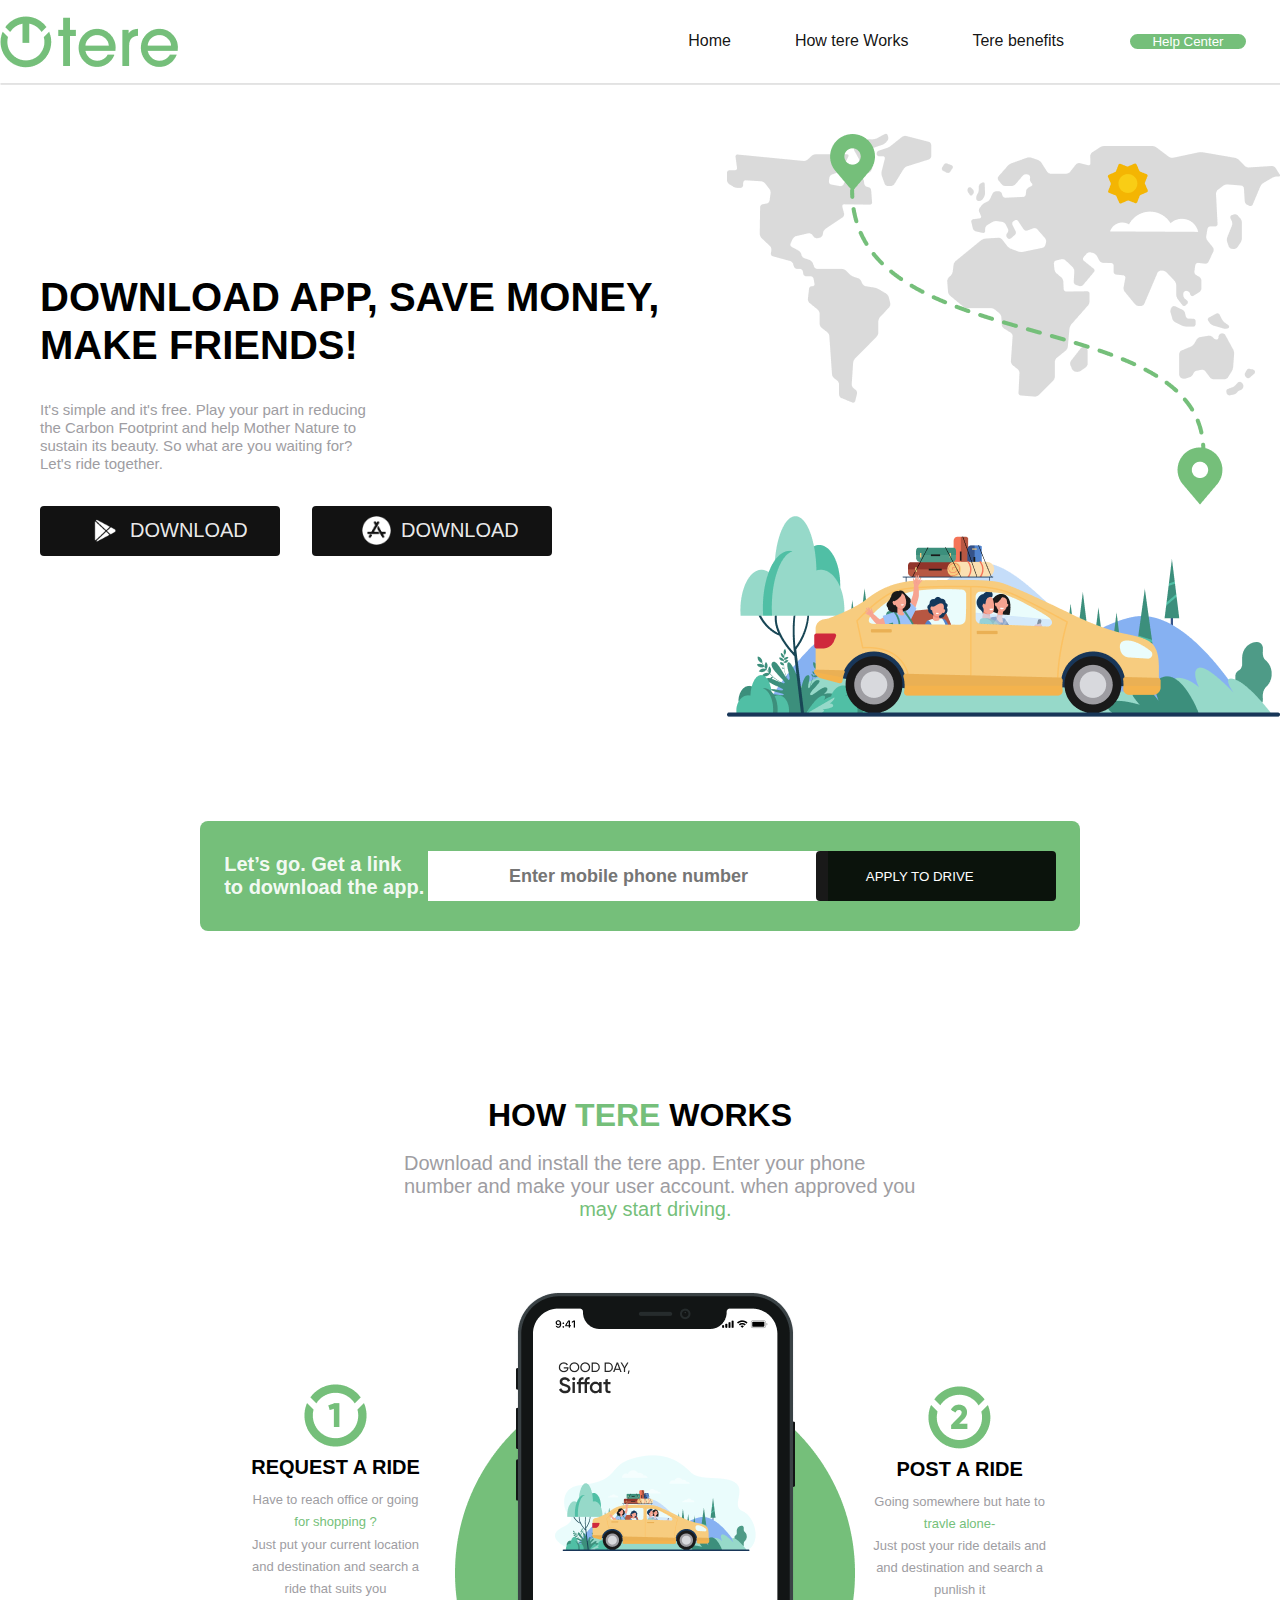
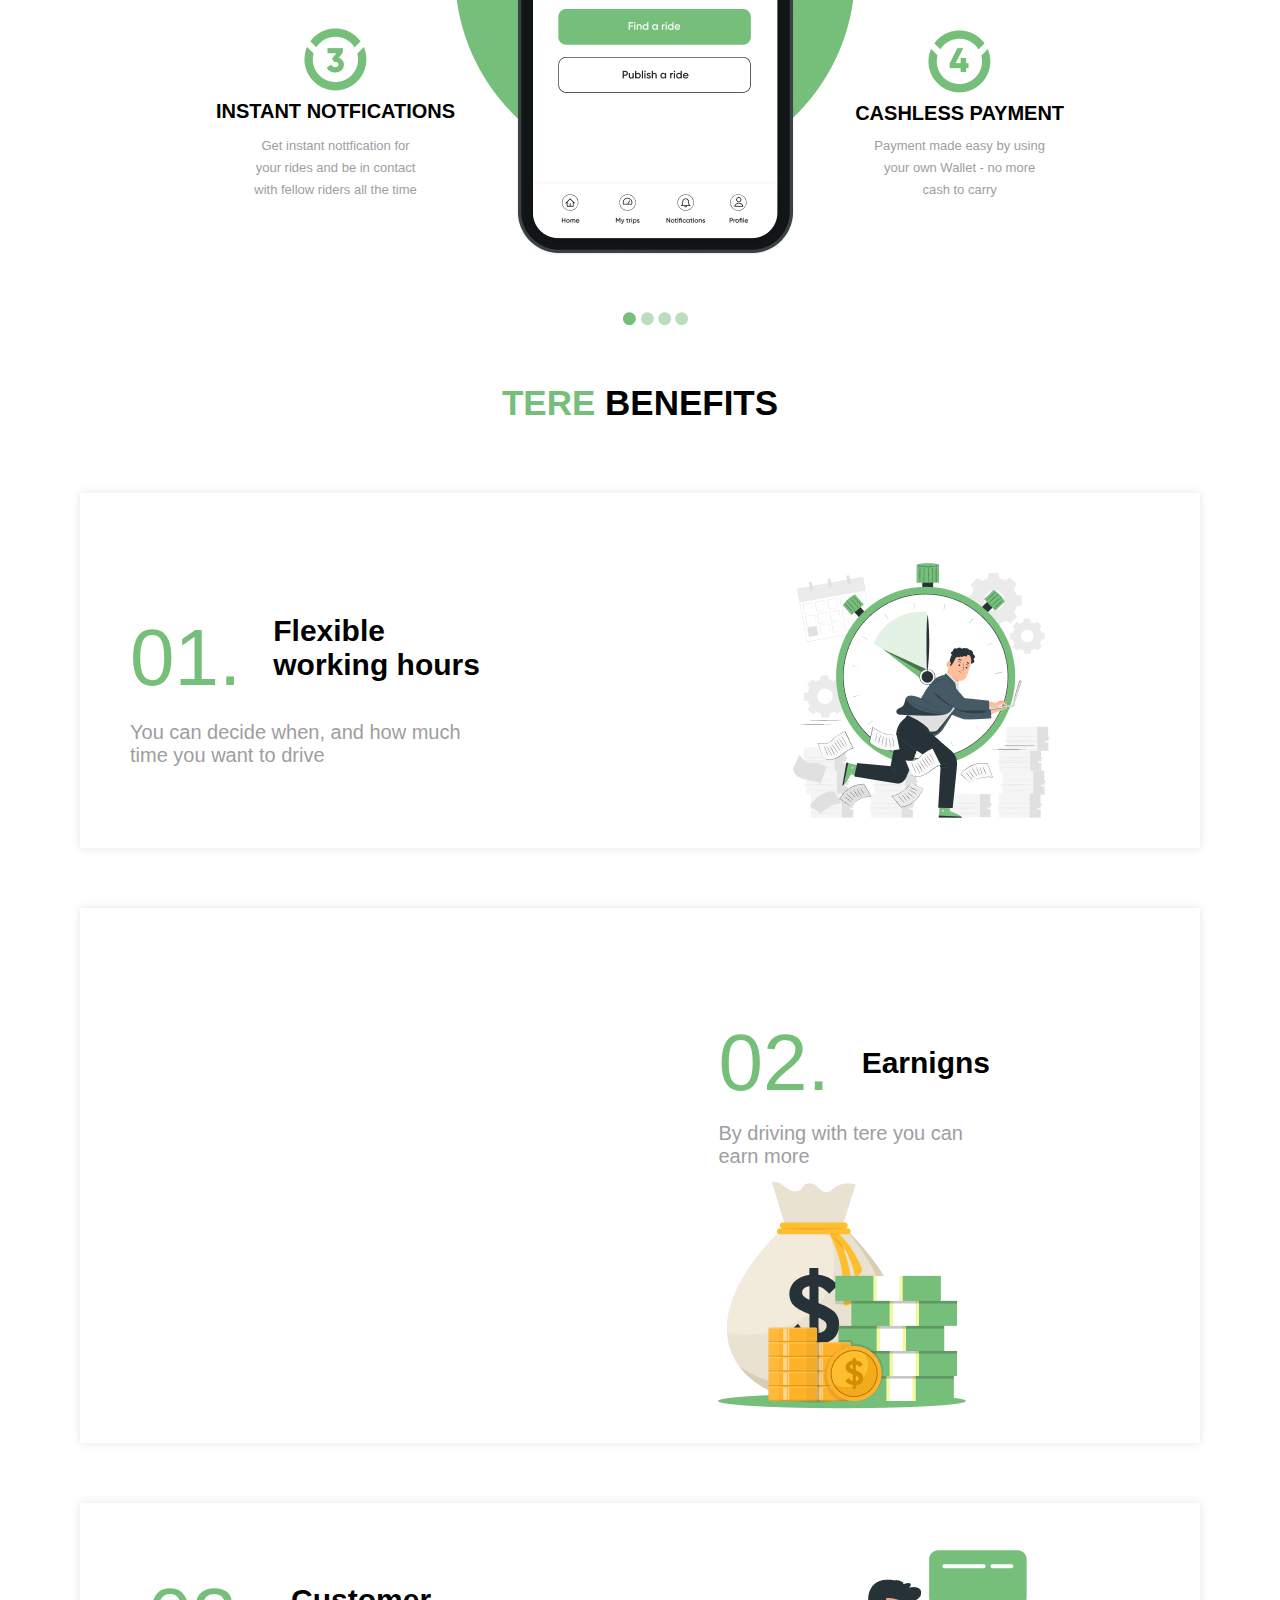
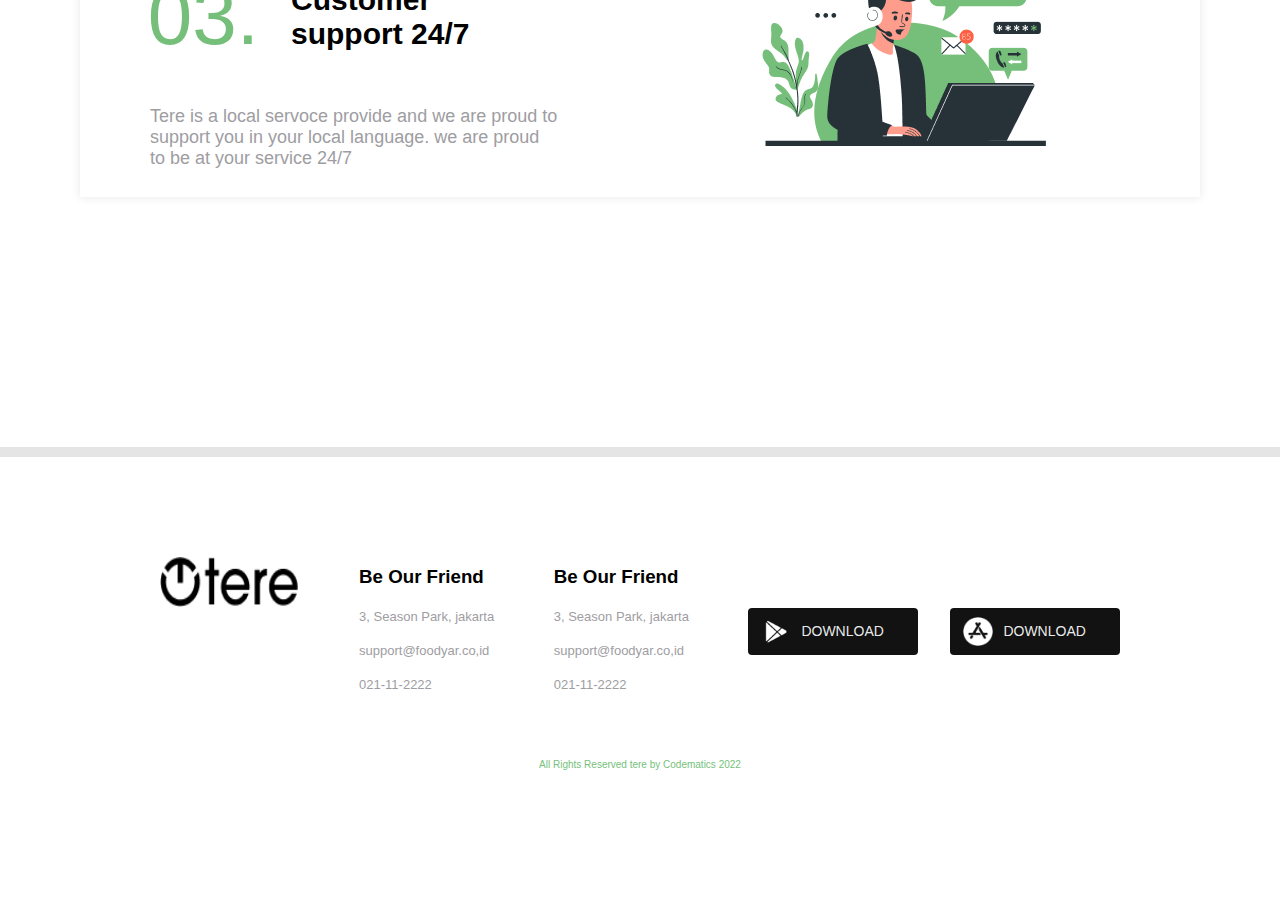
==== index.html @ 36a13fea "mobile responsiveness -2" ====
<!DOCTYPE html>
<html lang="en">
  <head>
    <meta charset="UTF-8" />
    <meta http-equiv="X-UA-Compatible" content="IE=edge" />
    <meta name="viewport" content="width=device-width, initial-scale=1.0" />
    <link rel="stylesheet" href="main.css" />
    <title>OTERE</title>
  </head>
  <body>
    <nav class="nav-container">
      <img src="/images/Otere.png" alt="OTERE" class="otero-image" />
      <a href="#" class="toggle-button">
        <span class="bar"></span>
        <span class="bar"></span>
        <span class="bar"></span>
      </a>
      <nav class="navbar-links">
        <ul id="mobile-menu">
          <li><a href="#" class="responsive-tg">Home</a></li>
          <li><a href="#" class="responsive-tg">How tere Works</a></li>
          <li><a href="#" class="responsive-tg">Tere benefits</a></li>
          <li>
            <a href="#"><button class="btn">Help Center</button></a>
          </li>
        </ul>
      </nav>
    </nav>

    <section class="container">
      <div class="col-1">
        <b>DOWNLOAD APP, SAVE MONEY, MAKE FRIENDS!</b>
        <p>
          It's simple and it's free. Play your part in reducing<br />the Carbon
          Footprint and help Mother Nature to<br />
          sustain its beauty. So what are you waiting for?<br />
          Let's ride together.
        </p>
        <div class="button-container">
          <button class="btn-box">
            <img
              src="/images/bxl_play-store.png"
              width="30px"
              height="29px"
            /><span class="txt-box" style="font-size: 20px">DOWNLOAD</span>
          </button>
          <button class="btn-box">
            <img src="/images/Group 3721.png" width="30px" height="29px" /><span
              class="txt-box"
              style="font-size: 20px"
              >DOWNLOAD</span
            >
          </button>
        </div>
      </div>
      <div class="col-2">
        <img src="/images/Car.png" alt="" class="rom-img" />
      </div>
    </section>
    <section class="main-input__bar">
      <div class="rec-container">
        <h5>
          Let’s go. Get a link<br />
          to download the app.
        </h5>
        <form action="/">
          <input type="text" id="txt" placeholder="Enter mobile phone number" />
        </form>
        <button class="btn-box cta-btn" style="margin-left: -2%; height: 50px">
          APPLY TO DRIVE
        </button>
      </div>
    </section>
    <section class="col-main">
      <nav>
        <h2>HOW <span>TERE</span> WORKS</h2>
        <p class="col--center_txt">
          Download and install the tere app. Enter your phone<br />
          number and make your user account. when approved you<br />
          <span style="margin-left: 20%">may start driving.</span>
        </p>
      </nav>
      <div class="container-square__txt">
        <div class="txt-container">
          <div class="txt-1">
            <img src="/images/1 .png" />

            <p class="txt-p">REQUEST A RIDE</p>
            <p class="txt-p__1">
              Have to reach office or going<br /><span>for shopping ?</span
              ><br />
              Just put your current location<br />and destination and search
              a<br />
              ride that suits you
            </p>
          </div>
          <div class="txt-1">
            <img src="images/3.png" />
            <p class="txt-p">INSTANT NOTFICATIONS</p>
            <p class="txt-p__1">
              Get instant nottfication for<br />
              your rides and be in contact<br />
              with fellow riders all the time
            </p>
          </div>
        </div>
        <img src="/images/Phone.png" />
        <div class="txt-container">
          <div class="txt-1">
            <img src="images/2.png" alt="" />
            <p class="txt-p">POST A RIDE</p>
            <p class="txt-p__1">
              Going somewhere but hate to<br /><span>travle alone-</span><br />
              Just post your ride details and<br />and destination and search
              a<br />
              punlish it
            </p>
          </div>
          <div class="txt-1">
            <img src="images/4.png" />
            <p class="txt-p">CASHLESS PAYMENT</p>
            <p class="txt-p__1">
              Payment made easy by using<br />
              your own Wallet - no more<br />
              cash to carry
            </p>
          </div>
        </div>
      </div>
    </section>
    <section class="row-img">
      <h2><span>TERE</span> BENEFITS</h2>
      <div class="col-10">
        <div class="row-01">
          <div class="row-02">
            <span style="font-size: 80px">01.</span>
            <p class="row-o2__p">Flexible<br />working hours</p>
          </div>

          <p class="row-05">
            You can decide when, and how much<br />
            time you want to drive
          </p>
        </div>
        <img src="/images/worker-time .png" />
      </div>
    </section>
    <section class="row-img">
      <div class="col-101">
        <div class="row-01">
          <div class="row-02">
            <span style="font-size: 80px">02.</span>
            <p class="row-o2__p" style="margin-top: 40px">Earnigns</p>
          </div>
          <!-- <div class="responsive-col"> -->
          <p class="row-05">
            By driving with tere you can<br />
            earn more
          </p>
          <img src="/images/Cash 1.png" />
        </div>
      </div>
    </section>
    <section class="row-img">
      <div class="col-10">
        <div class="row-01">
          <div class="row-020">
            <span style="font-size: 80px">03.</span>
            <p class="row-o2__p">Customer<br />support 24/7</p>
          </div>
          <p class="row-050">
            Tere is a local servoce provide and we are proud to<br />
            support you in your local language. we are proud <br />
            to be at your service 24/7
          </p>
        </div>
        <img src="/images/Worker 2.png" />
      </div>
    </section>
    <section class="end-row">
      <img src="/images/Otere 1.png" width="140px" height="50px" />
      <div class="spaced--txt">
        <h3>Be Our Friend</h3>
        <p>3, Season Park, jakarta</p>
        <p>support@foodyar.co,id</p>
        <p>021-11-2222</p>
      </div>
      <div class="spaced--txt">
        <h3>Be Our Friend</h3>
        <p>3, Season Park, jakarta</p>
        <p>support@foodyar.co,id</p>
        <p>021-11-2222</p>
      </div>
      <div class="button-container">
        <button class="btn-box-1">
          <img
            src="/images/bxl_play-store.png"
            width="30px"
            height="29px"
          /><span class="txt-box" style="font-size: 14px">DOWNLOAD</span>
        </button>
        <button class="btn-box-1">
          <img src="/images/Group 3721.png" width="30px" height="29px" /><span
            class="txt-box"
            style="font-size: 14px"
            >DOWNLOAD</span
          >
        </button>
      </div>
      <div class="centered-text">
        <p>All Rights Reserved tere by Codematics 2022</p>
      </div>
    </section>
  </body>
  <link src href="" />
</html>
---- main.css ----
* {
  margin: 0;
  padding: 0;
  font-family: sans-serif;
  background-color: #ffffff;
  box-sizing: border-box;
}

:root {
  --color--primary: #75bf7a;
  --color--secondary: #000000;
  --color--extra: #9e9da2;
  --color--sin: #ffffffed;
}

.nav-container {
  display: flex;
  justify-content: space-between;
  align-items: center;
  box-shadow: 0.5px 2px rgb(0 0 0 / 10%), 0 0.1px 1px rgb(0 0 0 / 6%),
    0 0 1px rgb(0 0 0 / 7%);
}

.navbar-links ul {
  margin: 0;
  padding: 0;
  display: flex;
}

.navbar-links li {
  list-style: none;
}
.navbar-links li a {
  text-decoration: none;
  color: #000000ed;
  padding: 2rem;
  display: block;
}
.navbar-links ul li a:hover {
  color: var(--color--primary);
}
.btn {
  border: 2px solid;
  background-color: #75bf7a;
  text-align: center;
  color: #ffffff;
  width: 120px;
  /* height: 40px; */
  border-radius: 10px;
  cursor: pointer;
}
.toggle-button {
  position: absolute;
  top: 0.75rem;
  right: 1rem;
  display: none;
  flex-direction: column;
  justify-content: space-between;
  width: 30px;
  height: 21px;
}

.toggle-button .bar {
  height: 3px;
  width: 100%;
  background-color: #000000ed;
  border-radius: 10px;
}

.container {
  display: flex;
  justify-content: space-between;
  margin-top: 50px;
  max-width: 100%;
  margin-left: auto;
  margin-right: auto;
}

.col-1 {
  flex: 1;
  padding: 40px;
  margin-top: 100px;
  line-height: 1.2;
}

.col-1 b {
  font-size: 40px;
  font-weight: bolder;
  color: var(--color--secondary);
}

.col-1 p {
  font-size: 15px;
  color: var(--color--extra);
}
div > p {
  margin-bottom: 5%;
  margin-top: 5%;
}

.col-2 img {
  max-width: 100%;
  height: auto;
}

.button-container {
  display: flex;
  align-items: center;
  gap: 2rem;
  margin: 30px 0;
}

.btn-box {
  display: flex;
  align-items: center;
  padding: 5px 50px;
  width: 240px;
  height: 50px;
  background-color: #000000ed;
  border: none;
  border-radius: 4px;
  color: #ffffffed;
  cursor: pointer;
  transition: 0.5s;
}
.btn-box:hover {
  background-color: var(--color--primary);
  transition-duration: 10ms;
}
.btn-box img {
  display: block;
  width: 30px;
  height: 29px;
}
.btn-box .txt-box {
  background: transparent;
  color: #ffffffed;
  padding-left: 10px;
}

.btn-box > img {
  background-color: transparent;
}
.main-input__bar {
  width: 100%;
}
.rec-container {
  display: flex;
  justify-content: space-evenly;
  align-items: center;
  padding: 30px 20px;
  margin: 100px 200px;
  background-color: #75bf7a;
  border-radius: 8px;
}
#txt {
  border: 1px solid #fff;
  width: 400px;
  text-align: center;
  float: left;
  font-size: 18px;
  font-weight: bolder;
}
input[type="text"] {
  height: 50px;
}
.cta-btn {
  background-color: hsla(120, 100%, 0%, 90%);
  color: #ffffff;
}
.cta-btn:hover {
  color: hsla(141, 34%, 53%, 0.4, 90%);
  color: #ffffff;
}
input:focus {
  outline: none;
}
.col-main {
  margin: 13% 0;
}
.col-main h2 {
  font-size: 2rem;
}
.col--center_txt {
  margin: 18px 0;
  padding-left: 20px;
}
.col--center_txt {
  margin-left: 30%;
  color: var(--color--extra);
  font-size: 20px;
  font-style: "Gilroy";
}

.container-square__txt {
  display: flex;
  align-items: center;
  justify-content: center;
  flex-wrap: wrap;
  margin-top: 70px;
}

.txt-container {
  display: flex;
  flex-direction: column;
  align-items: center;
}

.txt-1 {
  text-align: center;
  margin-bottom: 20px;
}
.txt-p {
  font-size: 20px;
  color: var(--color--secondary);
  font-weight: bolder;
  margin: 10px 0;
}
.txt-p__1 {
  font-size: 13px;
  line-height: 1.7;
}
.txt-1 img {
  margin-bottom: -5px;
}
div h5 {
  background: transparent;
  color: var(--color--sin);
  font-size: 20px;
}

section h2 {
  text-align: center;
}

section span {
  color: var(--color--primary);
  font-family: sans-serif;
}

.row-img {
  margin: 60px 80px;
  box-shadow: 0 0 9px rgba(0, 0, 0, 0.1);
  padding: 10px;
}

.row-img h2 {
  position: relative;
  top: -120px;
  font-size: 35px;
  font-weight: bolder;
}
.col-10 {
  display: flex;
  justify-content: space-between;
  margin: 10px 30px;
  padding: 10px 10px;
}

.row-01 {
  position: relative;
  top: 30px;
}

.row-05 {
  font-size: 20px;
  color: var(--color--extra);
}

.row-02 {
  display: flex;
  justify-content: center;
  align-items: center;
  gap: 2rem;
}
.row-02 span {
  margin-top: 19px;
}
.row-o2__p {
  font-size: 30px;
  color: var(--color--secondary);
  font-weight: 600;
  opacity: 1;
  margin: 20px 0;
}

.col-101 {
  display: flex;
  justify-content: space-between;
  flex-direction: row-reverse;
  margin: 50px 200px;
}
.row-020 {
  position: relative;
  left: -25px;
  display: flex;
  justify-content: center;
  align-items: center;
  gap: 2rem;
}
.row-050 {
  position: relative;
  top: 15px;
  left: 20px;
  font-size: 18px;
  color: var(--color--extra);
}
.col-10 img {
  padding: 0 100px;
}
.end-row {
  position: relative;
  top: 200px;
  display: flex;
  flex-wrap: wrap;
  justify-content: space-evenly;
  box-shadow: 0 0 0 10px rgba(0, 0, 0, 0.1);
  border: 100px solid transparent;
}
.centered-text {
  width: 100%;
  display: flex;
  justify-content: center;
}
.centered-text P {
  color: var(--color--primary);
}
.spaced--txt {
  line-height: 2.1;
}
.spaced--txt p {
  font-size: 13px;
}
.btn-box-1 {
  display: flex;
  align-items: center;
  padding: 2px 13px;
  width: 170px;
  height: 47px;
  background-color: #000000ed;
  border: none;
  border-radius: 4px;
  color: #ffffffed;
  cursor: pointer;
  transition: 0.5s;
}
.btn-box-1:hover {
  background-color: #75bf7a;
}
.btn-box-1 img {
  display: block;
  width: 30px;
  height: 29px;
}
.btn-box-1 .txt-box {
  background: transparent;
  color: #ffffffed;
  padding-left: 10px;
}

.btn-box-1 > img {
  background-color: transparent;
}
div p {
  font-size: 10px;
  color: var(--color--extra);
}

@media (max-width: 1200px) {
  .container {
    flex-wrap: wrap;
  }

  .col-1 {
    flex: 100%;
    margin-top: 50px;
  }

  .col-2 {
    flex: 100%;
    text-align: center;
    margin-top: 50px;
  }

  .col--center_txt {
    margin-left: 0;
    text-align: center;
  }

  .container-square__txt {
    justify-content: center;
  }

  .rec-container {
    flex-direction: column;
    align-items: center;
    margin: 50px 20px;
  }

  .col-10 {
    flex-direction: column;
    margin: 50px 20px;
  }

  .row-01 {
    top: 0;
  }

  .row-o2__p {
    font-size: 24px;
  }

  .row-050 {
    position: relative;
    top: 0;
    left: 0;
    margin-top: 20px;
    text-align: center;
  }

  footer {
    flex-wrap: wrap;
    justify-content: center;
    align-items: center;
    text-align: center;
    margin-top: 50px;
    padding: 20px;
  }
}
@media screen and (max-width: 768px) {
  .otero-image {
    width: 150px;
    padding: 0 10px;
  }
  .toggle-button {
    display: flex;
  }
  .navbar-links {
    width: 100%;
    display: none;
  }
  .nav-container {
    flex-direction: column;
    align-items: flex-start;
    box-shadow: none;
  }
  .navbar-links ul {
    width: 100%;
    flex-direction: column;
  }
  .navbar-links ul li {
    text-align: center;
  }
  .navbar-links ul li a {
    padding: 1rem 0;
  }
  .navbar-links.active {
    display: flex;
  }
  .container {
    flex-direction: column-reverse;
  }
  .col-1 b {
    font-size: 50px;
    font-weight: bolder;
    color: var(--color--secondary);
  }
  .col-1 p {
    /* display: block; */
    font-size: 20px;
    color: var(--color--extra);
  }
  .rec-container {
    display: flex;
    justify-content: space-evenly;
    align-items: center;
    padding: 10px 30px;
    margin: 20px auto;
    width: 500px;
    height: 249px;
    background-color: #75bf7a;
    border-radius: 8px;
  }
  #txt {
    height: 50px;
    width: 300px;
  }
  input[type="text"] {
    border-radius: 10px;
  }

  .cta-btn {
    background-color: hsla(120, 100%, 0%, 90%);
    color: #ffffff;
  }
  .cta-btn:hover {
    color: hsla(141, 34%, 53%, 0.4, 90%);
    color: #ffffff;
    width: 400px;
  }
  input:focus {
    outline: none;
  }
  .btn-box {
    display: flex;
    font-size: 14px;
    align-items: center;
    padding: 5px 90px;
    width: 300px;
    height: 50px;
    background-color: #000000ed;
    border: none;
    border-radius: 4px;
    color: #ffffffed;
    cursor: pointer;
    transition: 0.5s;
  }
  .col--center_txt span::after {
    content: "\A";
    white-space: pre;
  }
  .txt-container {
    order: 2;
  }

  .txt-container:last-child {
    order: 1;
    display: grid;
    flex-direction: column;
  }
  .container-square__txt {
    flex-direction: column;
  }
  .txt-container:nth-child(1) {
    order: 1;
  }

  .txt-container:nth-child(2) {
    order: 2;
  }

  .txt-container:nth-child(3) {
    order: 3;
    margin-bottom: 60px;
  }

  .txt-container:nth-child(4) {
    order: 4;
  }
  .row-img h2 {
    position: relative;
    top: -90px;
    font-size: 35px;
    font-weight: bolder;
  }
  .row-img {
    margin: 60px 30px;
    box-shadow: 0 0 9px rgba(0, 0, 0, 0.1);
  }
  .row-02 span {
    margin-top: -2px;
  }
  /* .row-02 {
    display: flex;
    justify-content: center;
    align-items: center;
    gap: 4rem;
  } */
  .col-10 {
    display: flex;
    flex-direction: column;
    align-items: center;
  }

  .row-02 {
    display: flex;
    align-items: center;
    gap: 1rem;
  }
  .row-02 img {
    order: -1;
  }
  .end-row {
    display: flex;
    flex-direction: column;
    align-items: center;
  }

  .end-row img {
    order: -1;
  }

  .button-container {
    order: 1;
    margin-top: 20px;
  }

  .spaced--txt {
    order: 2;
    text-align: center;
    margin-top: 20px;
  }
  .spaced--txt:nth-child(2) {
    display: none;
  }
}
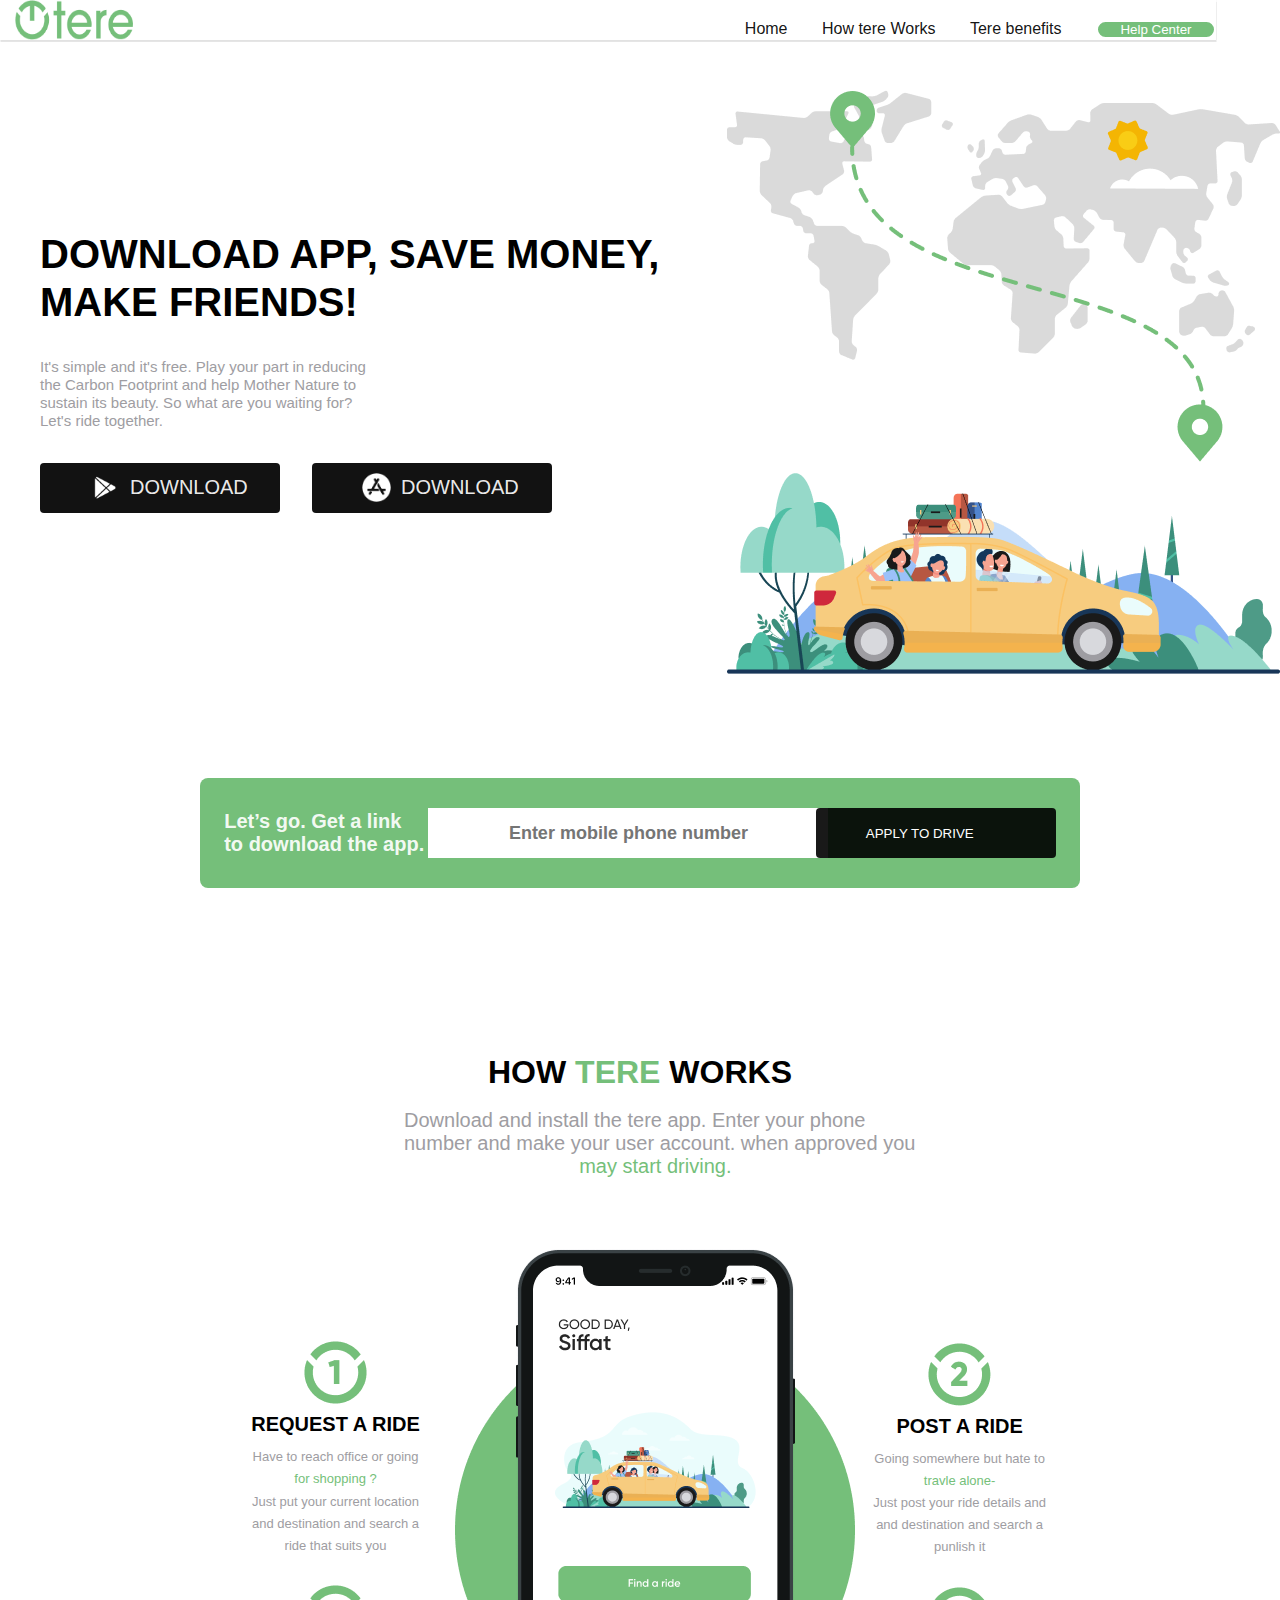
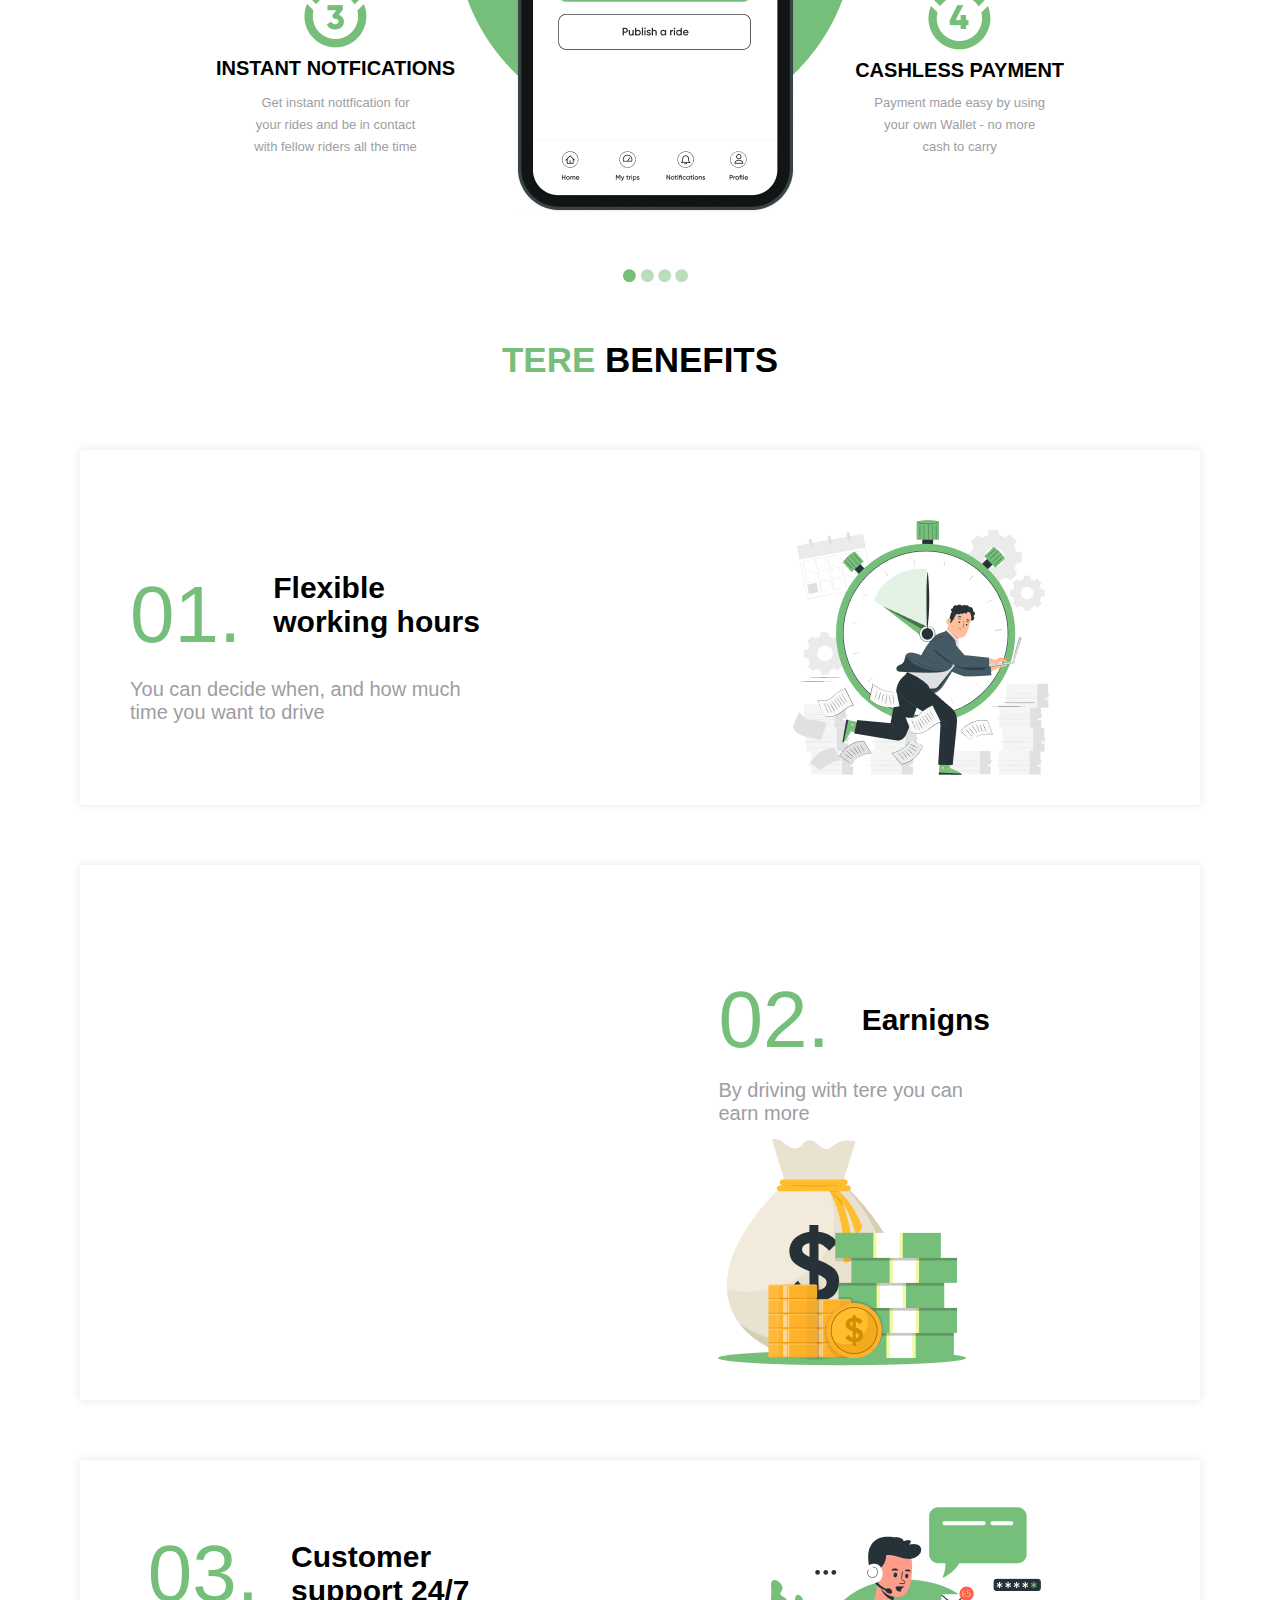
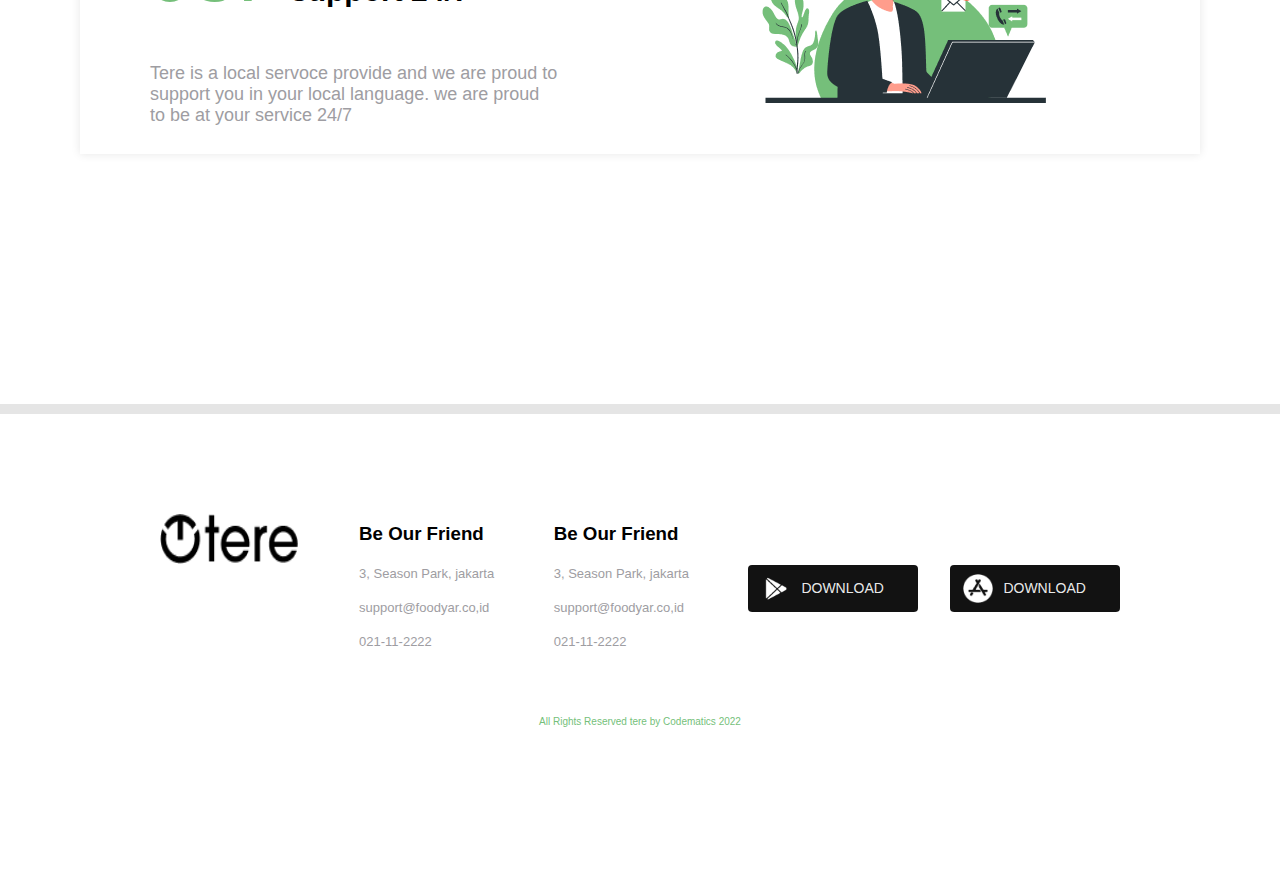
==== commit e7c1e981: "drop-down menu" ====
--- a/index.html
+++ b/index.html
@@ -10,11 +10,11 @@
   <body>
     <nav class="nav-container">
       <img src="/images/Otere.png" alt="OTERE" class="otero-image" />
-      <a href="#" class="toggle-button">
+      <!-- <a href="#" class="toggle-button">
         <span class="bar"></span>
         <span class="bar"></span>
         <span class="bar"></span>
-      </a>
+      </a> -->
       <nav class="navbar-links">
         <ul id="mobile-menu">
           <li><a href="#" class="responsive-tg">Home</a></li>
@@ -25,6 +25,13 @@
           </li>
         </ul>
       </nav>
+      <img
+        src="/images/menu.png"
+        class="menu-icon"
+        style="color: #0000ed"
+        alt="Menu-icon"
+        onclick="togglemenu()"
+      />
     </nav>
 
     <section class="container">
@@ -211,6 +218,7 @@
         <p>All Rights Reserved tere by Codematics 2022</p>
       </div>
     </section>
+
+    <script src="/main.js"></script>
   </body>
-  <link src href="" />
 </html>
--- a/main.css
+++ b/main.css
@@ -12,29 +12,56 @@
   --color--extra: #9e9da2;
   --color--sin: #ffffffed;
 }
-
+.body {
+  width: 100%;
+  min-height: 100vh;
+  padding-left: 8%;
+  padding-right: 8%;
+  box-sizing: border-box;
+  overflow: hidden;
+}
 .nav-container {
-  display: flex;
-  justify-content: space-between;
+  width: 95%;
+  display: flex;
   align-items: center;
   box-shadow: 0.5px 2px rgb(0 0 0 / 10%), 0 0.1px 1px rgb(0 0 0 / 6%),
     0 0 1px rgb(0 0 0 / 7%);
 }
 
+.menu-icon {
+  width: 30px;
+  cursor: pointer;
+  display: none;
+  color: #000000;
+}
+.navbar-links {
+  flex: 1;
+  text-align: right;
+  transition: 0.3s;
+}
 .navbar-links ul {
-  margin: 0;
+  /* margin: 0;
   padding: 0;
-  display: flex;
-}
-
-.navbar-links li {
+  display: flex; */
+  background: transparent;
+}
+.otero-image {
+  width: 150px;
+  height: 40px;
+  padding: 0 15px;
+  cursor: pointer;
+}
+.navbar-links ul li {
+  display: inline-block;
   list-style: none;
+  margin-left: 30px;
 }
 .navbar-links li a {
   text-decoration: none;
   color: #000000ed;
-  padding: 2rem;
-  display: block;
+  /* padding: 2rem;
+  display: block; */
+  font-size: 1rem;
 }
 .navbar-links ul li a:hover {
   color: var(--color--primary);
@@ -432,30 +459,46 @@
     width: 150px;
     padding: 0 10px;
   }
-  .toggle-button {
-    display: flex;
-  }
-  .navbar-links {
-    width: 100%;
-    display: none;
-  }
   .nav-container {
-    flex-direction: column;
-    align-items: flex-start;
     box-shadow: none;
   }
   .navbar-links ul {
     width: 100%;
-    flex-direction: column;
+    background: #000000ed;
+    border: none;
+    position: absolute;
+    overflow: hidden;
+    transition: max-height 0.3s ease;
+    top: 70px;
+    left: 2px;
+    z-index: 999;
   }
   .navbar-links ul li {
-    text-align: center;
-  }
-  .navbar-links ul li a {
-    padding: 1rem 0;
-  }
-  .navbar-links.active {
+    display: block;
+    margin-top: 10px;
+    margin-bottom: 10px;
+    background: transparent;
+  }
+  .navbar-links ul a {
+    background: transparent;
+    color: #ffffff;
+    font-size: 20px;
     display: flex;
+    justify-content: center;
+    align-items: center;
+    text-transform: uppercase;
+  }
+  .btn {
+    width: 130px;
+    height: 40px;
+    border: none;
+    text-transform: uppercase;
+  }
+  .btn:hover {
+    background-color: #ffffffed;
+  }
+  .menu-icon {
+    display: block;
   }
   .container {
     flex-direction: column-reverse;
@@ -560,12 +603,7 @@
   .row-02 span {
     margin-top: -2px;
   }
-  /* .row-02 {
-    display: flex;
-    justify-content: center;
-    align-items: center;
-    gap: 4rem;
-  } */
+
   .col-10 {
     display: flex;
     flex-direction: column;
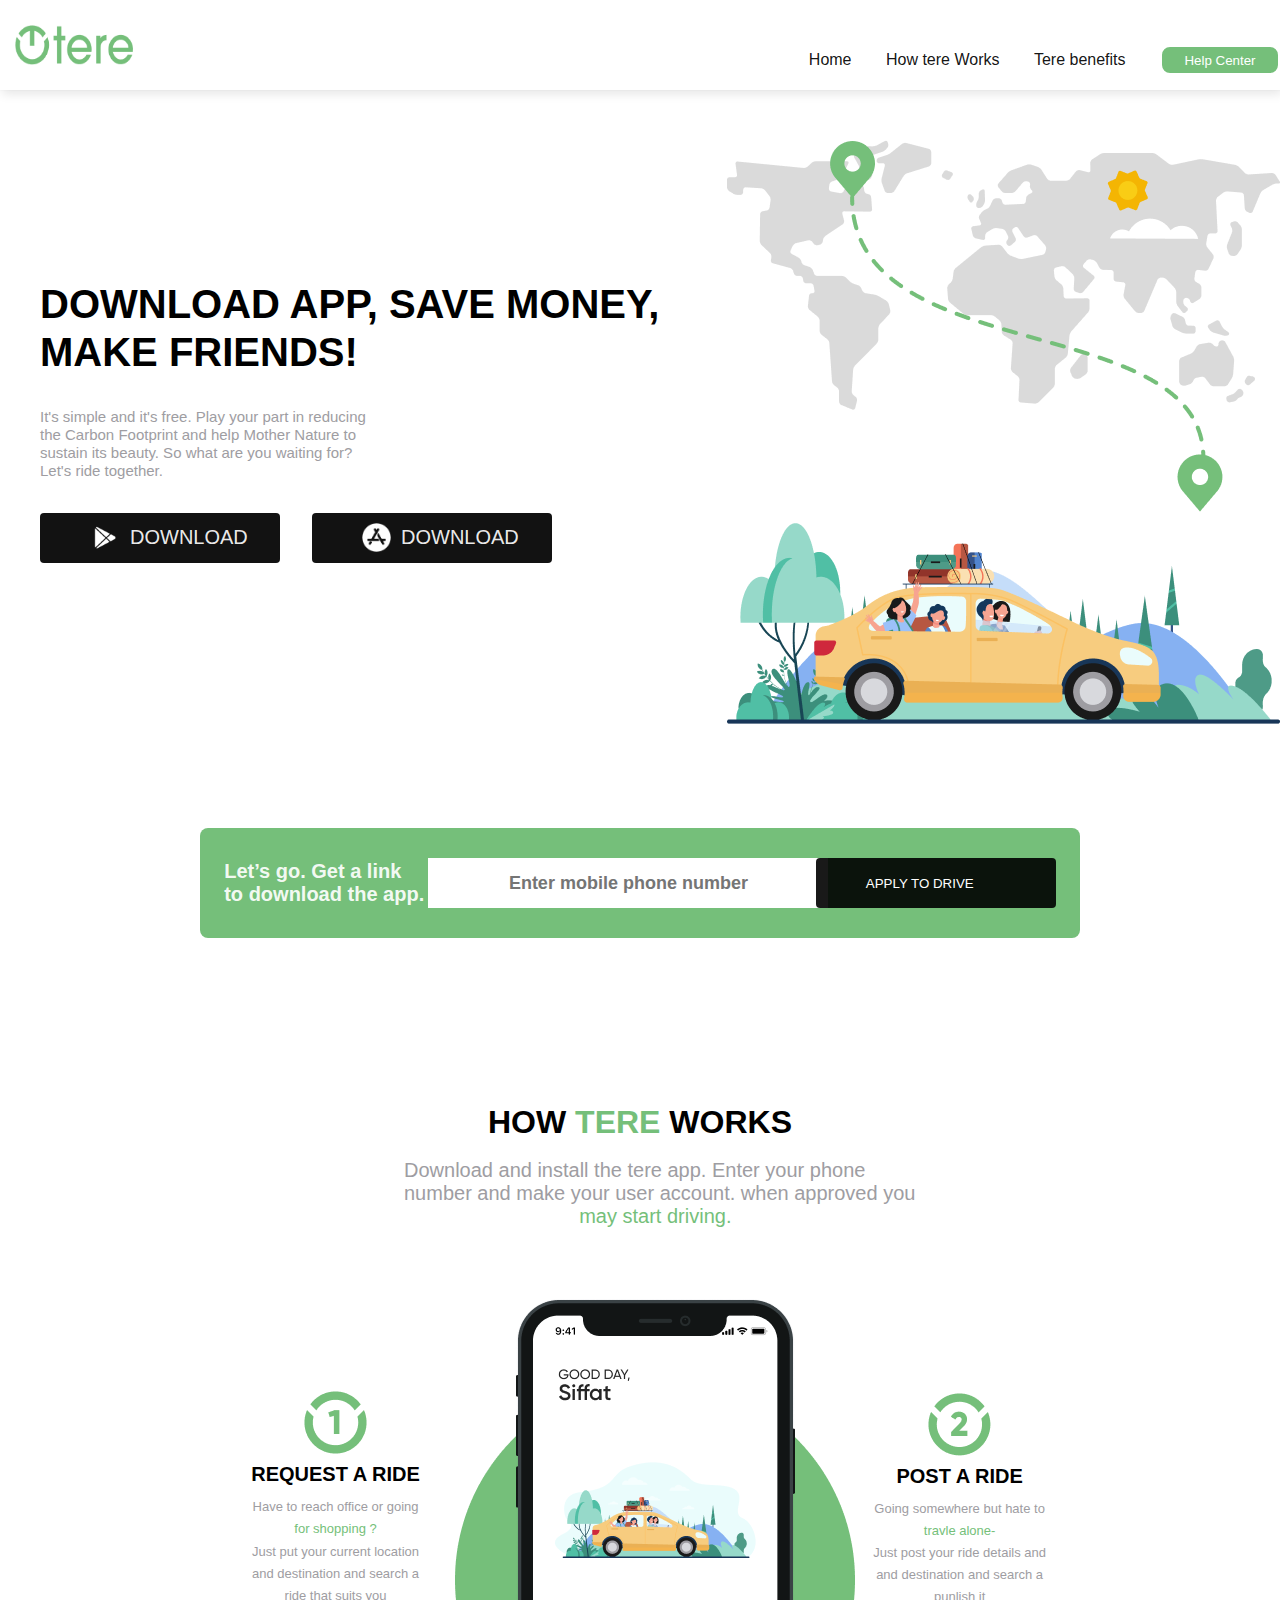
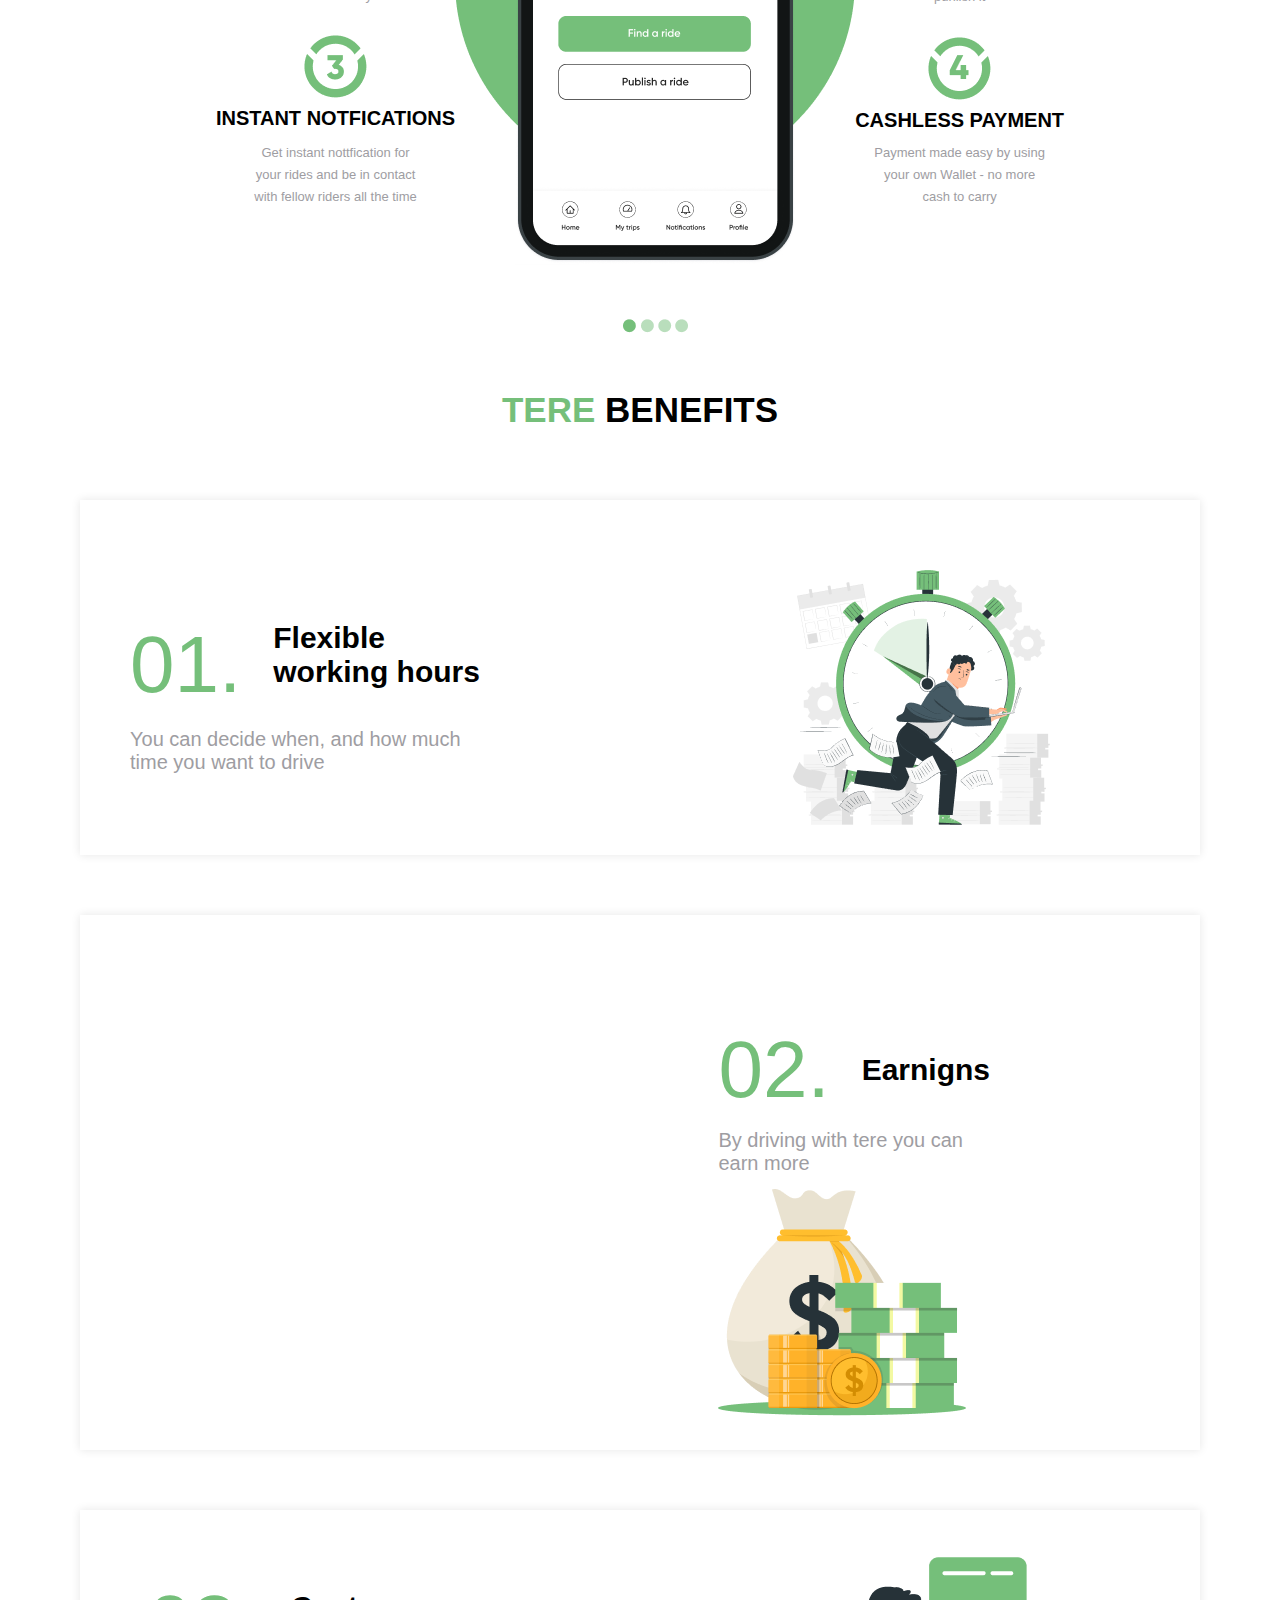
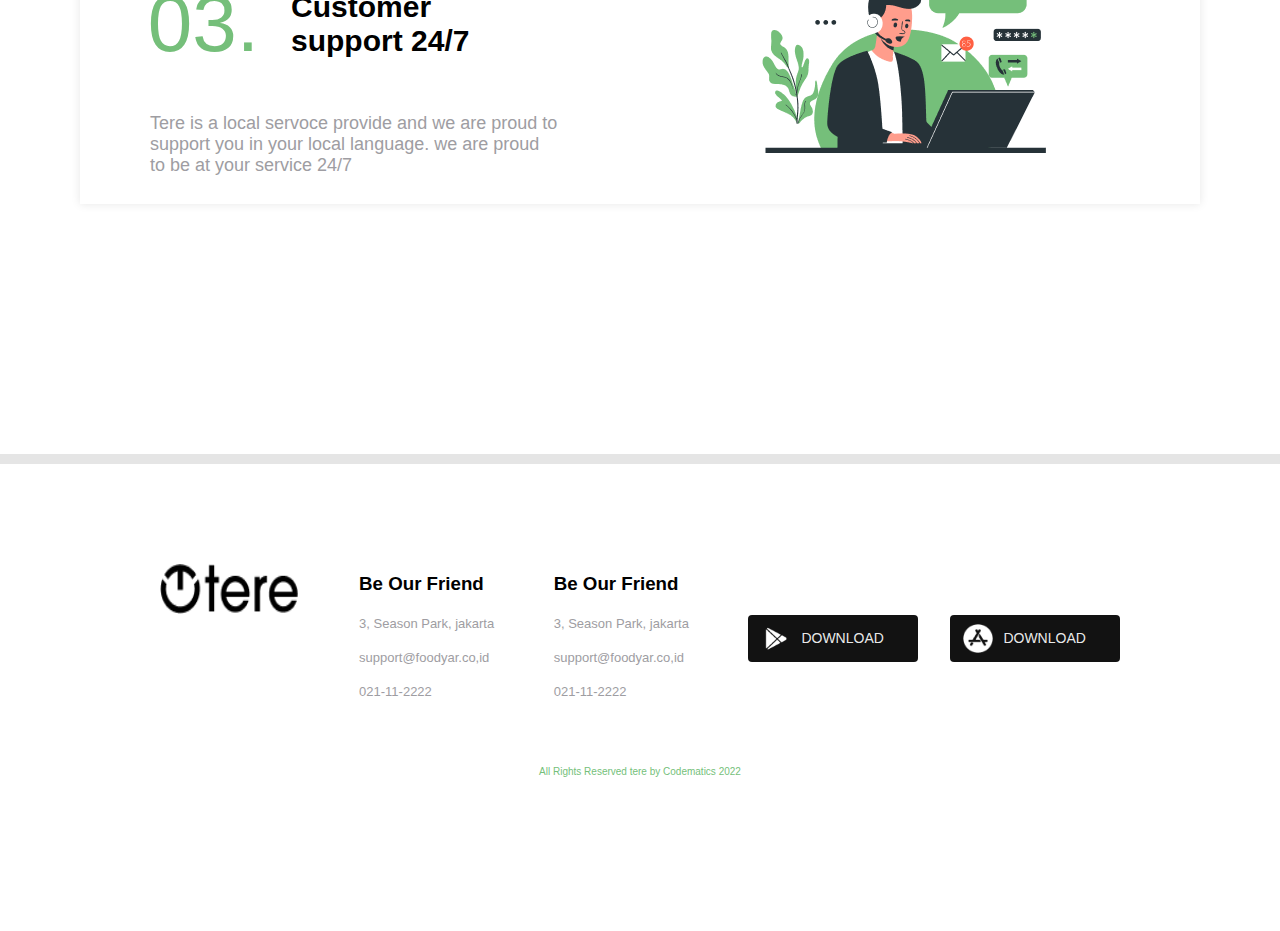
==== commit 0890f10d: "update on responsive layout" ====
--- a/index.html
+++ b/index.html
@@ -10,11 +10,6 @@
   <body>
     <nav class="nav-container">
       <img src="/images/Otere.png" alt="OTERE" class="otero-image" />
-      <!-- <a href="#" class="toggle-button">
-        <span class="bar"></span>
-        <span class="bar"></span>
-        <span class="bar"></span>
-      </a> -->
       <nav class="navbar-links">
         <ul id="mobile-menu">
           <li><a href="#" class="responsive-tg">Home</a></li>
@@ -28,7 +23,6 @@
       <img
         src="/images/menu.png"
         class="menu-icon"
-        style="color: #0000ed"
         alt="Menu-icon"
         onclick="togglemenu()"
       />
@@ -159,7 +153,7 @@
             <span style="font-size: 80px">02.</span>
             <p class="row-o2__p" style="margin-top: 40px">Earnigns</p>
           </div>
-          <!-- <div class="responsive-col"> -->
+
           <p class="row-05">
             By driving with tere you can<br />
             earn more
--- a/main.css
+++ b/main.css
@@ -21,10 +21,11 @@
   overflow: hidden;
 }
 .nav-container {
-  width: 95%;
-  display: flex;
-  align-items: center;
-  box-shadow: 0.5px 2px rgb(0 0 0 / 10%), 0 0.1px 1px rgb(0 0 0 / 6%),
+  width: 100%;
+  height: 90px;
+  display: flex;
+  align-items: center;
+  box-shadow: 2px 4px 10px rgb(0 0 0 / 10%), 0 0.1px 1px rgb(0 0 0 / 6%),
     0 0 1px rgb(0 0 0 / 7%);
 }
 
@@ -40,9 +41,6 @@
   transition: 0.3s;
 }
 .navbar-links ul {
-  /* margin: 0;
-  padding: 0;
-  display: flex; */
   background: transparent;
 }
 .otero-image {
@@ -59,8 +57,6 @@
 .navbar-links li a {
   text-decoration: none;
   color: #000000ed;
-  /* padding: 2rem;
-  display: block; */
   font-size: 1rem;
 }
 .navbar-links ul li a:hover {
@@ -72,7 +68,7 @@
   text-align: center;
   color: #ffffff;
   width: 120px;
-  /* height: 40px; */
+  height: 30px;
   border-radius: 10px;
   cursor: pointer;
 }
@@ -259,7 +255,6 @@
 section h2 {
   text-align: center;
 }
-
 section span {
   color: var(--color--primary);
   font-family: sans-serif;
@@ -315,6 +310,7 @@
   display: flex;
   justify-content: space-between;
   flex-direction: row-reverse;
+  align-items: center;
   margin: 50px 200px;
 }
 .row-020 {
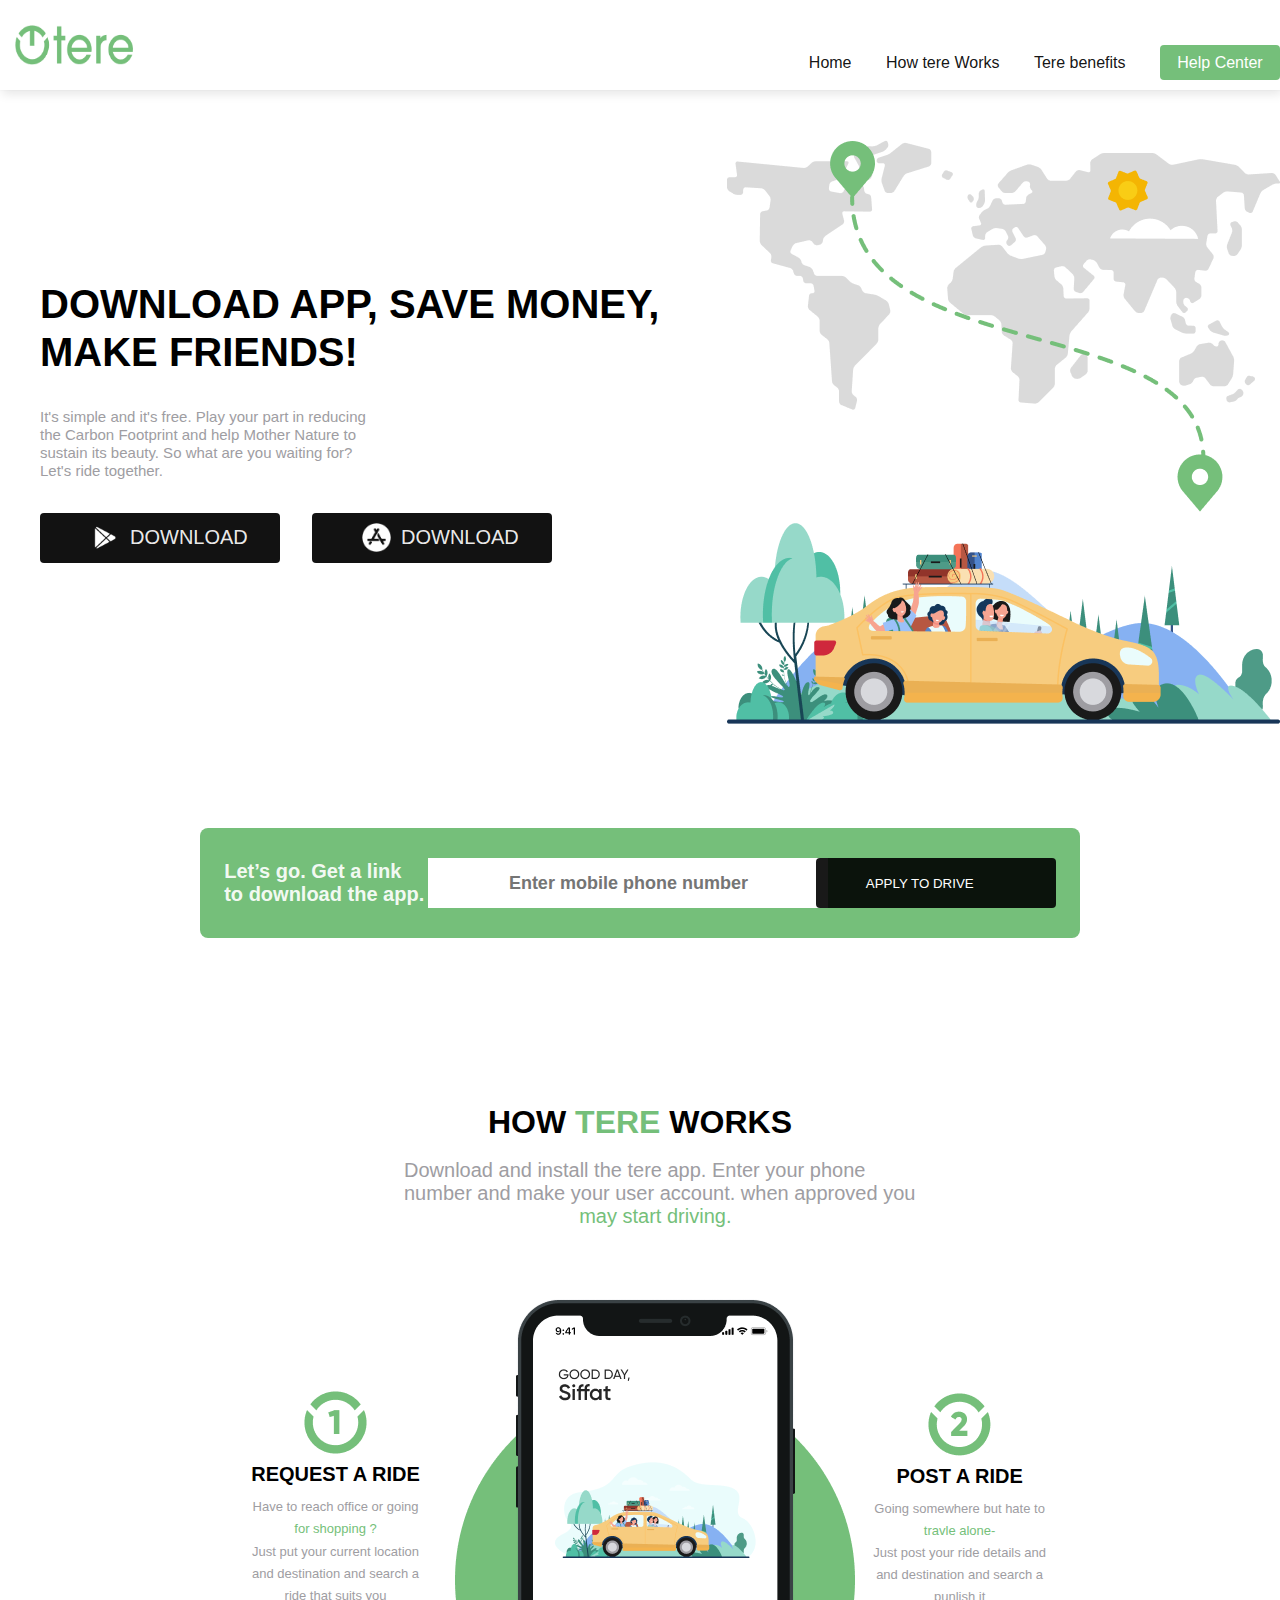
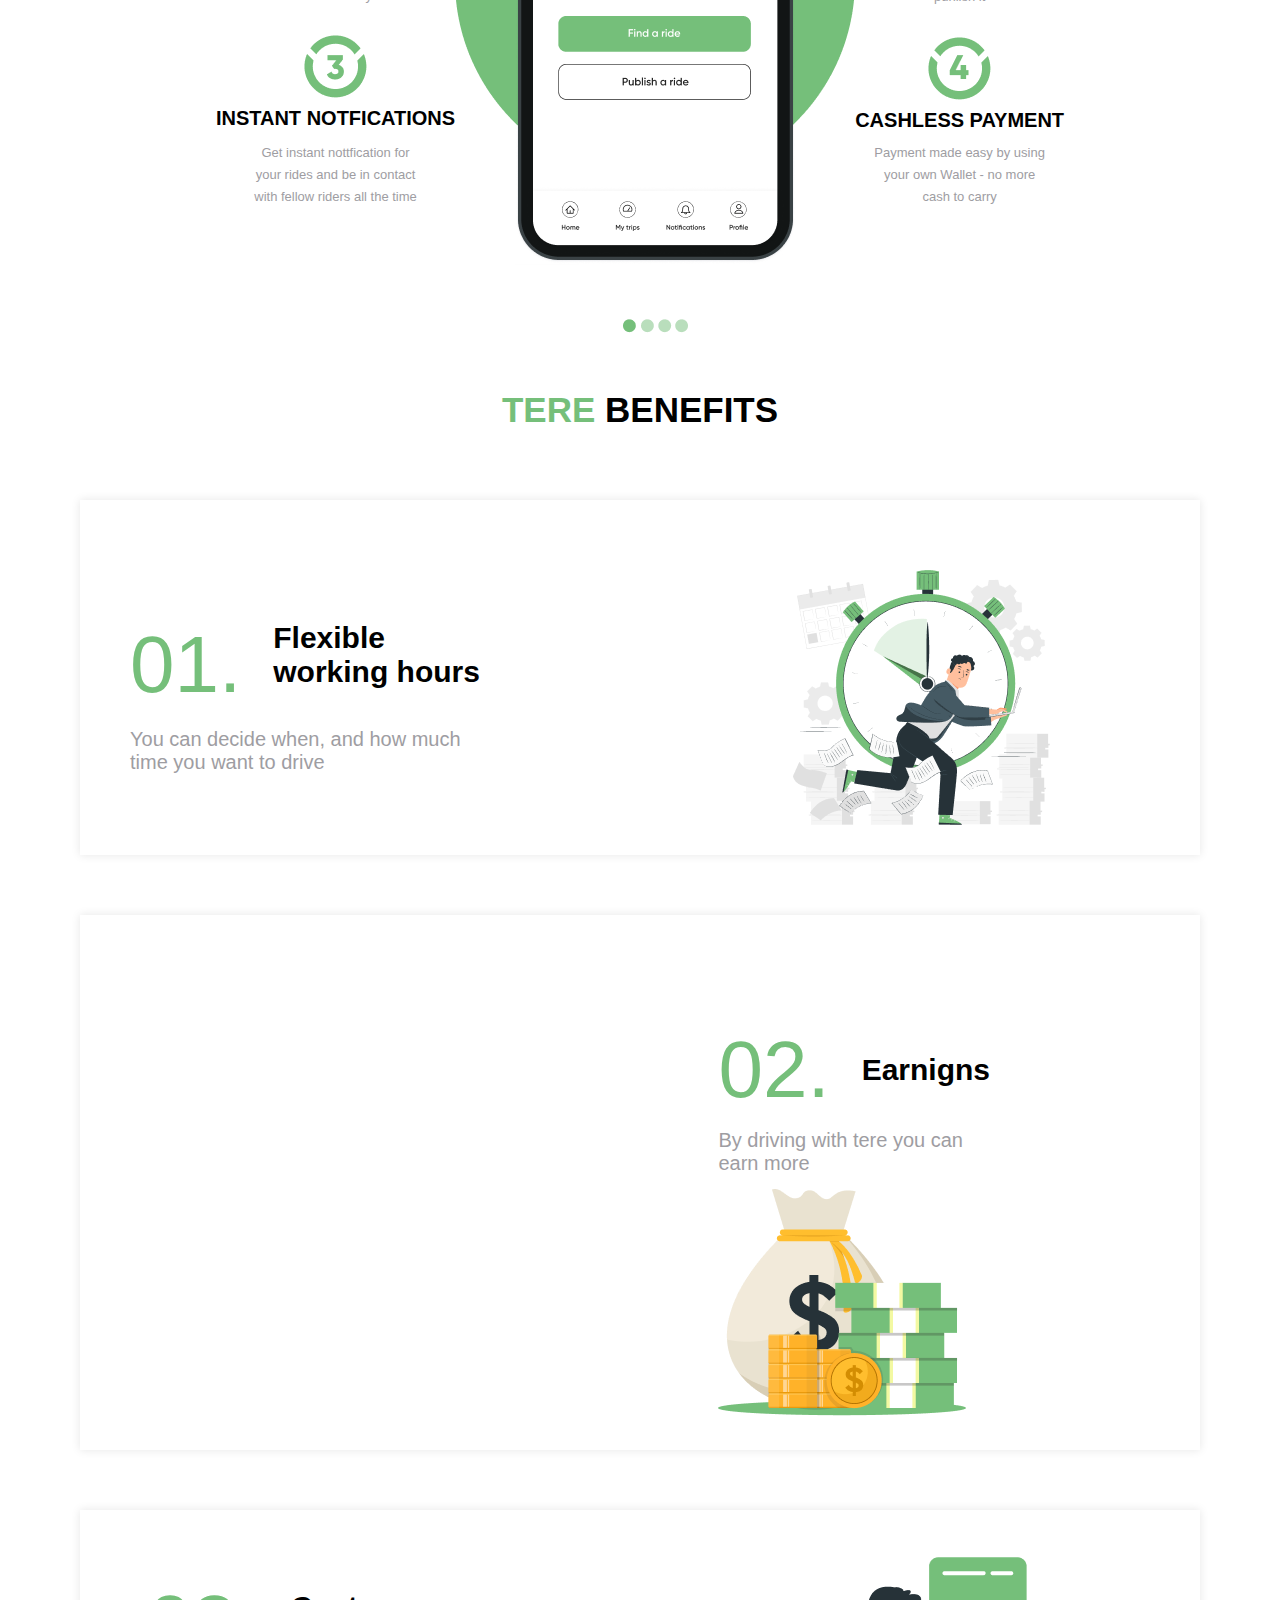
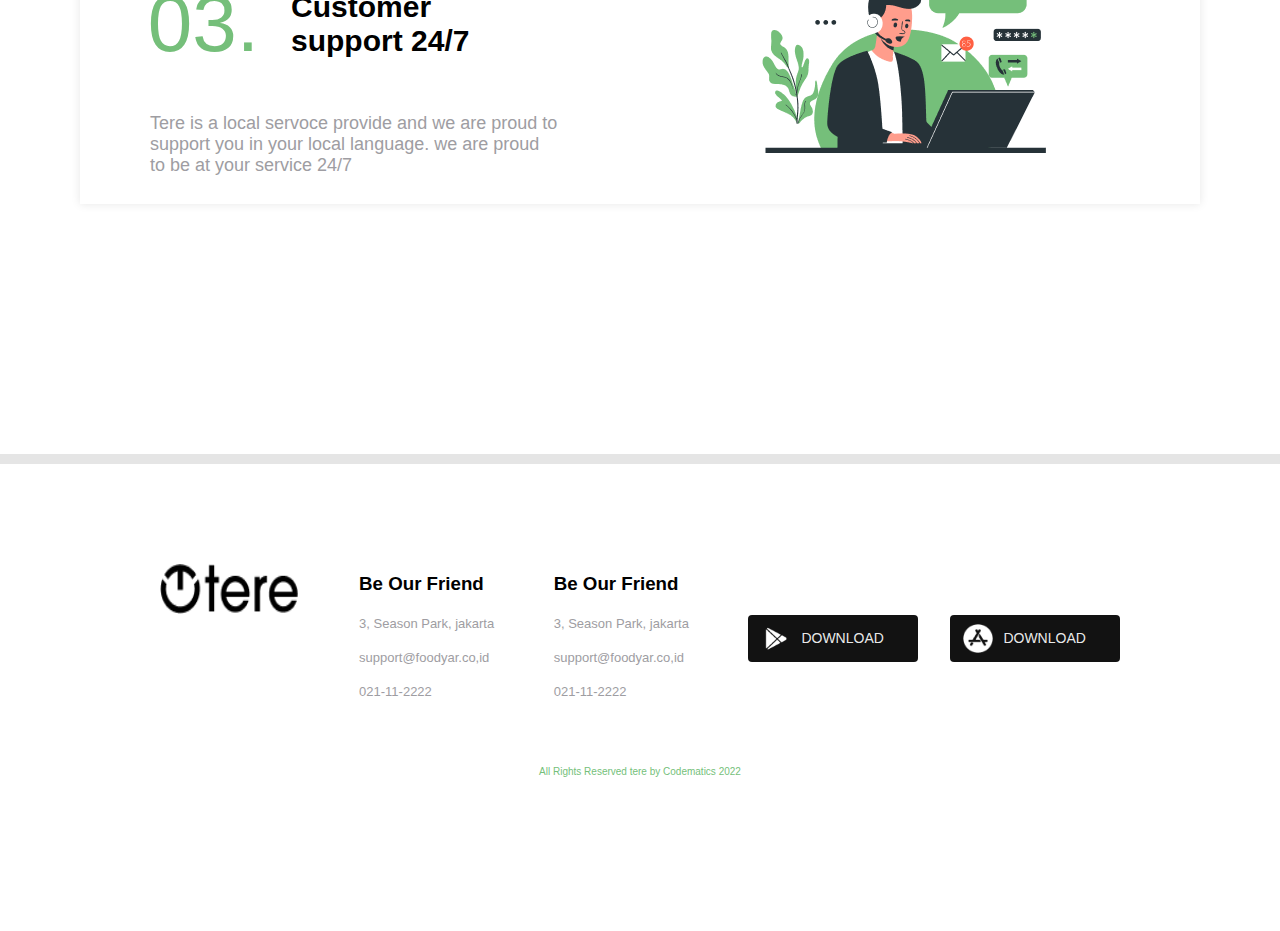
==== commit 2a39aeb0: "button animation" ====
--- a/index.html
+++ b/index.html
@@ -16,7 +16,9 @@
           <li><a href="#" class="responsive-tg">How tere Works</a></li>
           <li><a href="#" class="responsive-tg">Tere benefits</a></li>
           <li>
-            <a href="#"><button class="btn">Help Center</button></a>
+            <a href="#"
+              ><button class="btn"><span>Help Center</span></button></a
+            >
           </li>
         </ul>
       </nav>
--- a/main.css
+++ b/main.css
@@ -63,14 +63,42 @@
   color: var(--color--primary);
 }
 .btn {
-  border: 2px solid;
+  border-radius: 4px;
   background-color: #75bf7a;
+  border: none;
+  color: #ffffff;
   text-align: center;
-  color: #ffffff;
+  font-size: 1rem;
   width: 120px;
-  height: 30px;
-  border-radius: 10px;
+  height: 35px;
+  transition: all 0.5s;
   cursor: pointer;
+}
+
+.btn span {
+  cursor: pointer;
+  display: inline-block;
+  position: relative;
+  transition: 0.5s;
+  background: transparent;
+}
+
+.btn span:after {
+  content: "\00bb";
+  position: absolute;
+  opacity: 0;
+  top: 0;
+  right: -20px;
+  transition: 0.5s;
+}
+
+.btn:hover span {
+  padding-right: 25px;
+}
+
+.btn:hover span:after {
+  opacity: 1;
+  right: 0;
 }
 .toggle-button {
   position: absolute;
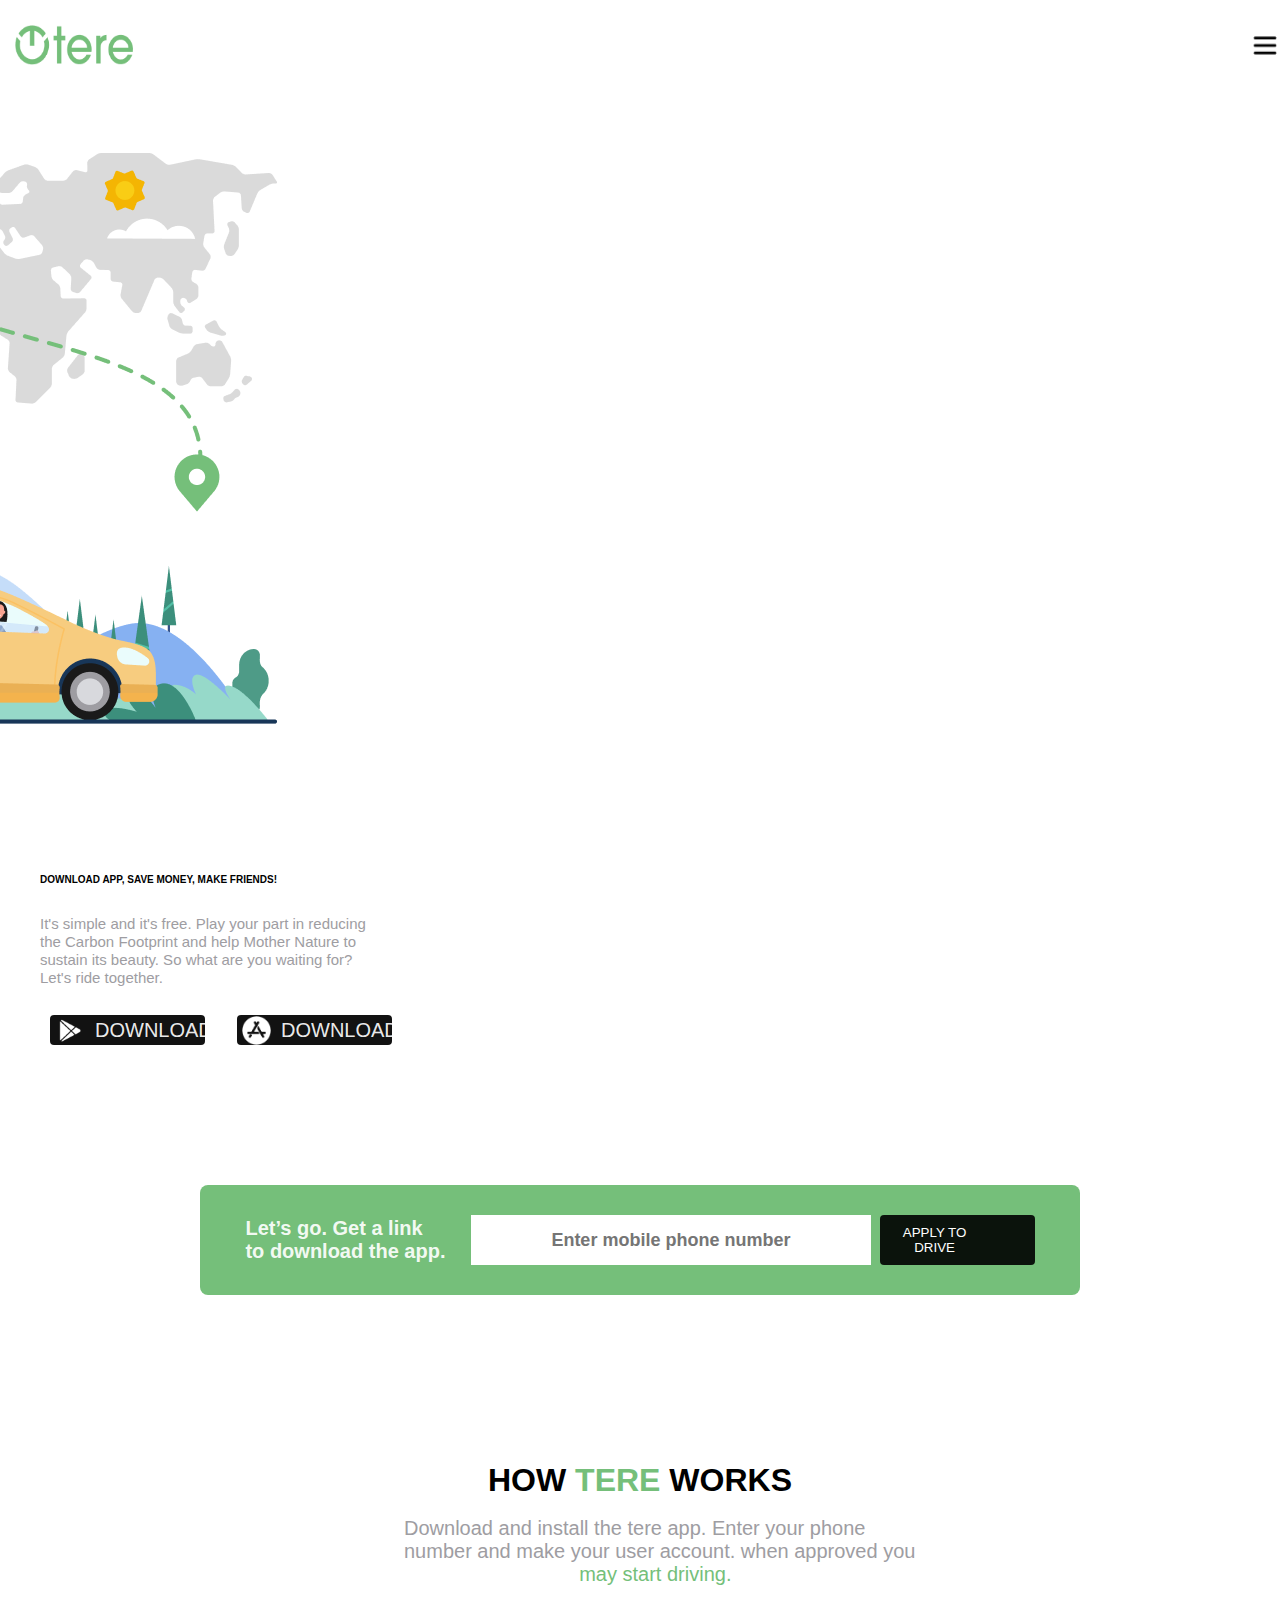
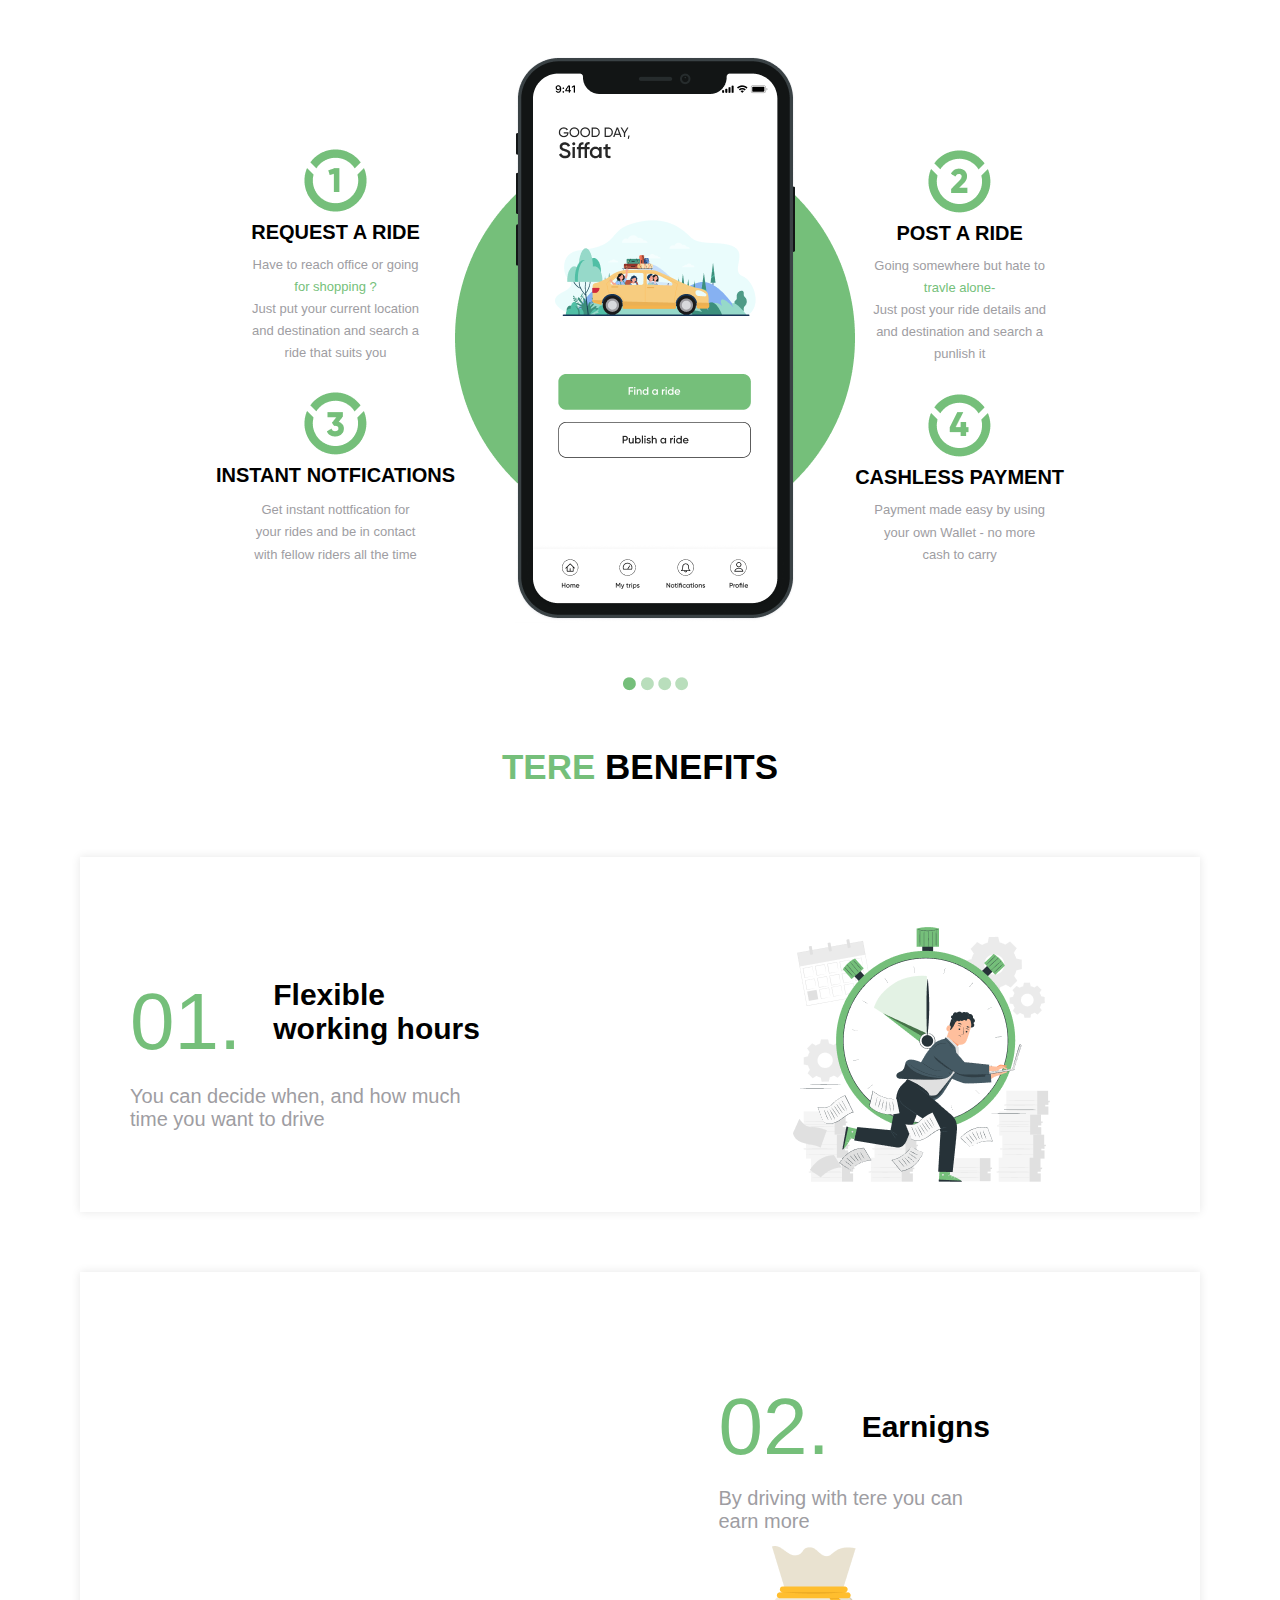
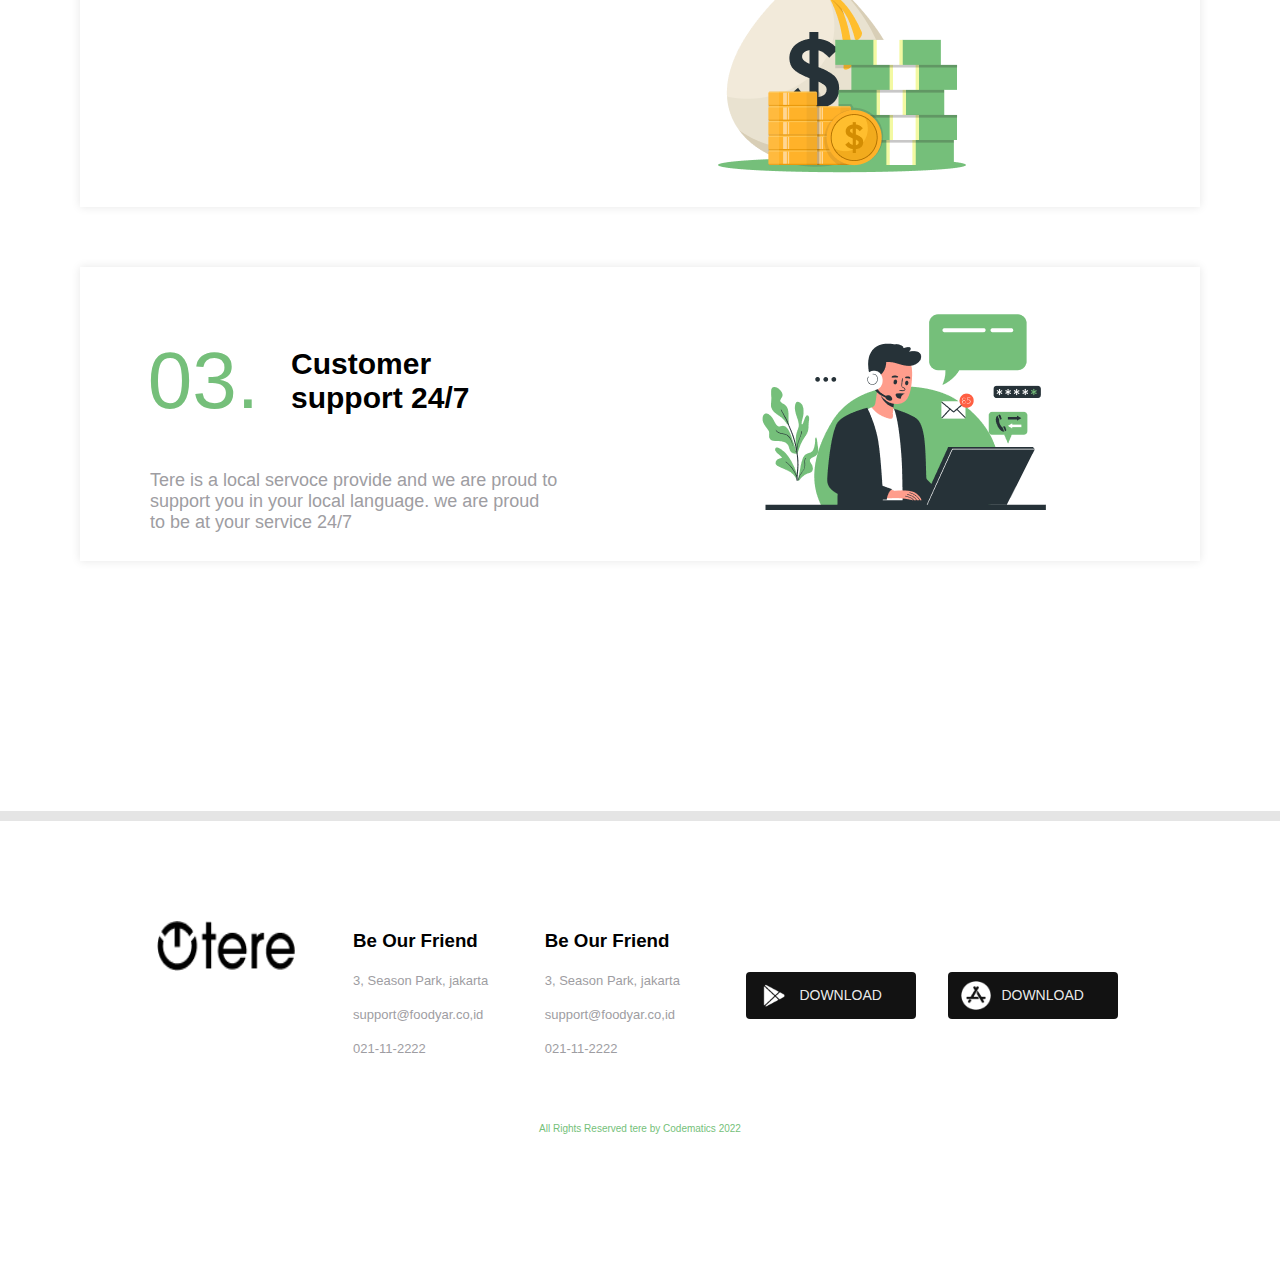
==== commit 27bb4c41: "pixel 5 res" ====
--- a/index.html
+++ b/index.html
@@ -23,13 +23,12 @@
         </ul>
       </nav>
       <img
-        src="/images/menu.png"
+        src="/images/charm_menu-hamburger.png"
         class="menu-icon"
         alt="Menu-icon"
         onclick="togglemenu()"
       />
     </nav>
-
     <section class="container">
       <div class="col-1">
         <b>DOWNLOAD APP, SAVE MONEY, MAKE FRIENDS!</b>
--- a/main.css
+++ b/main.css
@@ -478,7 +478,7 @@
     padding: 20px;
   }
 }
-@media screen and (max-width: 768px) {
+/* @media screen and (max-width: 768px) {
   .otero-image {
     width: 150px;
     padding: 0 10px;
@@ -521,7 +521,7 @@
   .btn:hover {
     background-color: #ffffffed;
   }
-  .menu-icon {
+  charm_menu-hamburger.png {
     display: block;
   }
   .container {
@@ -533,7 +533,6 @@
     color: var(--color--secondary);
   }
   .col-1 p {
-    /* display: block; */
     font-size: 20px;
     color: var(--color--extra);
   }
@@ -665,4 +664,52 @@
   .spaced--txt:nth-child(2) {
     display: none;
   }
-}
+} */
+@media screen and (min-width: 393px) {
+  .navbar-links {
+    display: none;
+  }
+  .nav-container {
+    box-shadow: none;
+    display: flex;
+    justify-content: space-between;
+  }
+  .menu-icon {
+    display: inline-block;
+  }
+  .container {
+    display: flex;
+    flex-direction: column-reverse;
+    width: 100%;
+    margin-left: -50%;
+  }
+
+  .col-1 {
+    /* width: 200%; */
+    margin-left: 50%;
+  }
+  .col-2 {
+    margin: 0 auto;
+  }
+  .col-1 p,
+  .col-1 b {
+    /* color: pink; */
+  }
+  .col-1 b {
+    word-break: break-all;
+    font-size: 10px;
+    font-weight: 800;
+  }
+  .button-container {
+    margin: 0 5px 0 10px;
+  }
+  .btn-box {
+    height: 30px;
+    width: 155px;
+    padding-left: 5px;
+  }
+  .txt-box {
+    background: transparent;
+    color: red;
+  }
+}
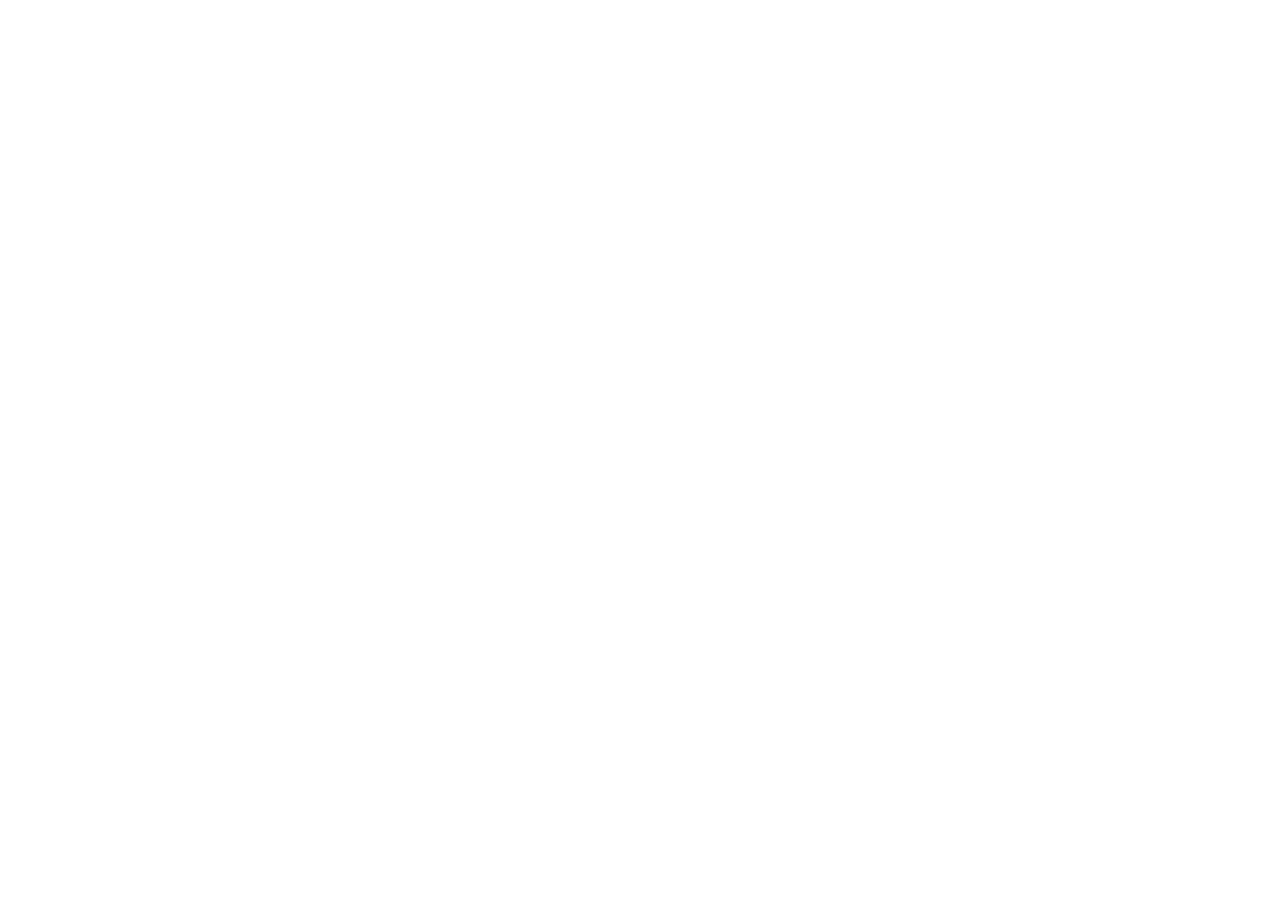
==== commit 53c8d0e5: "hero section & header resposnsiveness" ====
--- a/index.html
+++ b/index.html
@@ -1,4 +1,4 @@
-<!DOCTYPE html>
+<!-- <!DOCTYPE html>
 <html lang="en">
   <head>
     <meta charset="UTF-8" />
@@ -216,4 +216,4 @@
 
     <script src="/main.js"></script>
   </body>
-</html>
+</html> -->
--- a/main.css
+++ b/main.css
@@ -1,4 +1,4 @@
-* {
+/* * {
   margin: 0;
   padding: 0;
   font-family: sans-serif;
@@ -477,7 +477,7 @@
     margin-top: 50px;
     padding: 20px;
   }
-}
+} */
 /* @media screen and (max-width: 768px) {
   .otero-image {
     width: 150px;
@@ -665,7 +665,7 @@
     display: none;
   }
 } */
-@media screen and (min-width: 393px) {
+/* @media screen and (min-width: 393px) {
   .navbar-links {
     display: none;
   }
@@ -685,7 +685,7 @@
   }
 
   .col-1 {
-    /* width: 200%; */
+  
     margin-left: 50%;
   }
   .col-2 {
@@ -693,7 +693,7 @@
   }
   .col-1 p,
   .col-1 b {
-    /* color: pink; */
+  
   }
   .col-1 b {
     word-break: break-all;
@@ -712,4 +712,187 @@
     background: transparent;
     color: red;
   }
-}
+} */
+:root {
+  --color--primary: #75bf7a;
+  --color--secondary: #000000;
+  --color--extra: #9e9da2;
+  --color--sin: #ffffffed;
+}
+.body {
+  width: 100%;
+  min-height: 100vh;
+  padding-left: 8%;
+  padding-right: 8%;
+  box-sizing: border-box;
+  overflow: hidden;
+}
+.nav-container {
+  width: 100%;
+  height: 90px;
+  display: flex;
+  align-items: center;
+  box-shadow: 2px 4px 10px rgb(0 0 0 / 10%), 0 0.1px 1px rgb(0 0 0 / 6%),
+    0 0 1px rgb(0 0 0 / 7%);
+}
+.navbar-links {
+  flex: 1;
+  text-align: right;
+  transition: 0.3s;
+  font-family: Arial, sans-serif;
+}
+.navbar-links ul {
+  background: transparent;
+}
+.navbar-links ul li :hover {
+  color: var(--color--primary);
+}
+.otero-image {
+  width: 150px;
+  height: 40px;
+  padding: 0 15px;
+  cursor: pointer;
+}
+.navbar-links ul li {
+  display: inline-block;
+  list-style: none;
+  margin-left: 30px;
+}
+.navbar-links li a {
+  text-decoration: none;
+  color: #000000ed;
+  font-size: 1rem;
+}
+.btn {
+  background-color: var(--color--primary);
+  color: #fff;
+  padding: 8px 16px;
+  border: 1px solid var(--color--secondary);
+  cursor: pointer;
+  transition: transform 0.3s ease-in-out;
+}
+
+.btn:hover {
+  animation: randomAnimation 1s forwards;
+}
+
+@keyframes randomAnimation {
+  0%,
+  100% {
+    transform: translateY(0);
+  }
+  25% {
+    transform: translateY(-10px);
+  }
+  50% {
+    transform: translateY(10px);
+  }
+  75% {
+    transform: translateY(-5px);
+  }
+}
+
+.hero-container {
+  width: 100%;
+  height: 100vh;
+  display: flex;
+  align-items: center;
+  justify-content: space-around;
+}
+.menu-icon {
+  display: none;
+}
+.hero-main b {
+  font-size: 45px;
+  font-weight: bolder;
+  color: var(--color--secondary);
+  text-align: center;
+  font-family: "DM Sans", sans-serif;
+}
+.hero-main p {
+  font-size: 24px;
+  color: var(--color--extra);
+  font-family: "DM Sans", sans-serif;
+}
+.btn-container {
+  display: flex;
+  gap: 20px;
+  width: 100%;
+  margin-top: 20px;
+  align-items: center;
+}
+.btn-box {
+  display: flex;
+  align-items: center;
+  width: 200px;
+  height: 50px;
+  font-size: 20px;
+  background-color: var(--color--secondary);
+  color: #ffffffed;
+  border: none;
+  cursor: pointer;
+  transition: background-color 0.3s;
+}
+
+.btn-box img {
+  width: 35px;
+  height: 30px;
+  margin-right: 10px;
+}
+
+.btn-box:hover {
+  background-color: var(--color--extra);
+}
+
+@media (max-width: 768px) {
+  .nav-container {
+    box-shadow: none;
+  }
+  .otero-image {
+    width: 150px;
+    height: 45px;
+    padding: 0 15px;
+    cursor: pointer;
+  }
+  .menu-icon {
+    display: block;
+    width: 40px;
+    height: 35px;
+  }
+  .navbar-links ul li {
+    display: none;
+  }
+  .hero-container {
+    display: flex;
+    flex-direction: column-reverse;
+    width: 100%;
+    height: 170vh;
+    align-items: center;
+  }
+  .hero-main b {
+    display: flex;
+    font-size: 55px;
+    font-weight: 900;
+    color: var(--color--secondary);
+    align-items: center;
+    font-family: "DM Sans", sans-serif;
+    line-height: 1.1;
+  }
+  .hero-main p {
+    display: flex;
+    justify-content: center;
+    align-items: center;
+    letter-spacing: 1px;
+    font-size: 18px;
+    color: var(--color--extra);
+    font-family: "DM Sans", sans-serif;
+  }
+  .btn-container {
+    display: flex;
+    justify-content: center;
+    gap: 30px;
+    width: 100%;
+    margin-top: 40px;
+    align-items: center;
+  }
+}
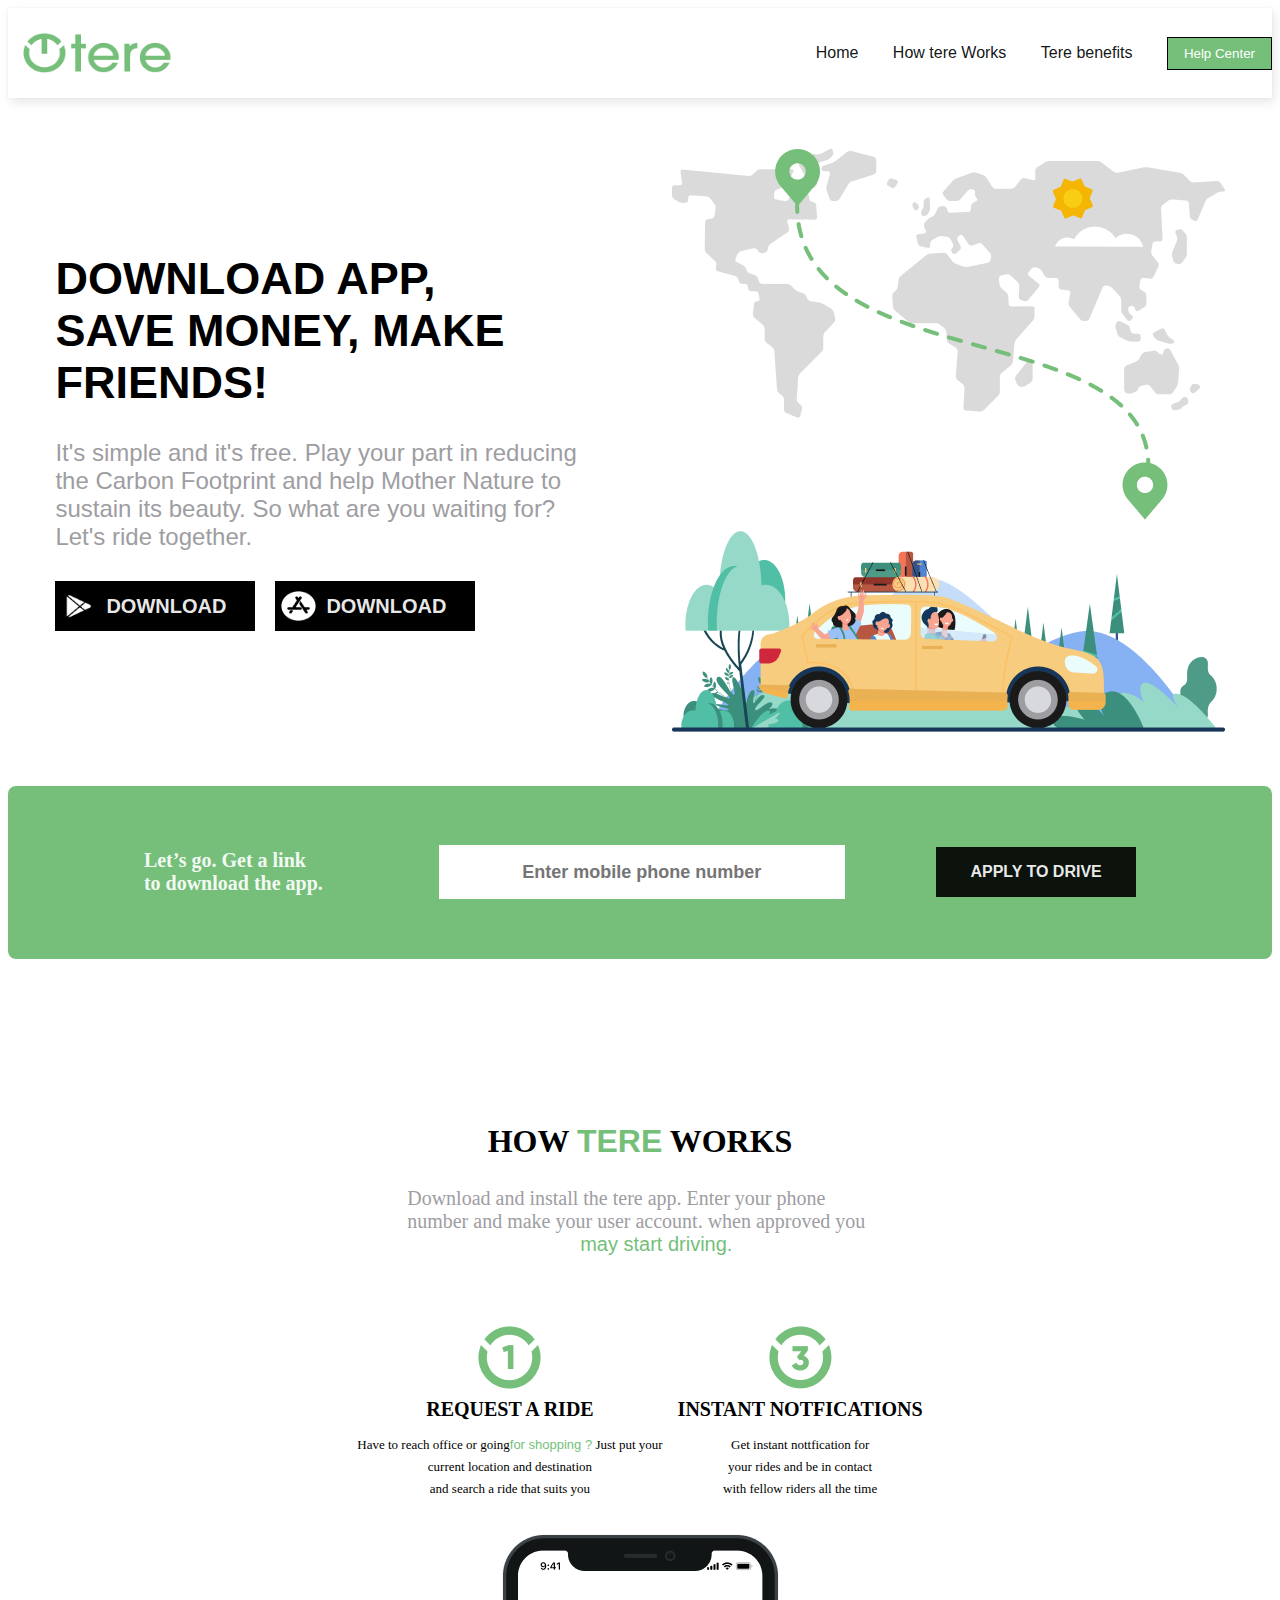
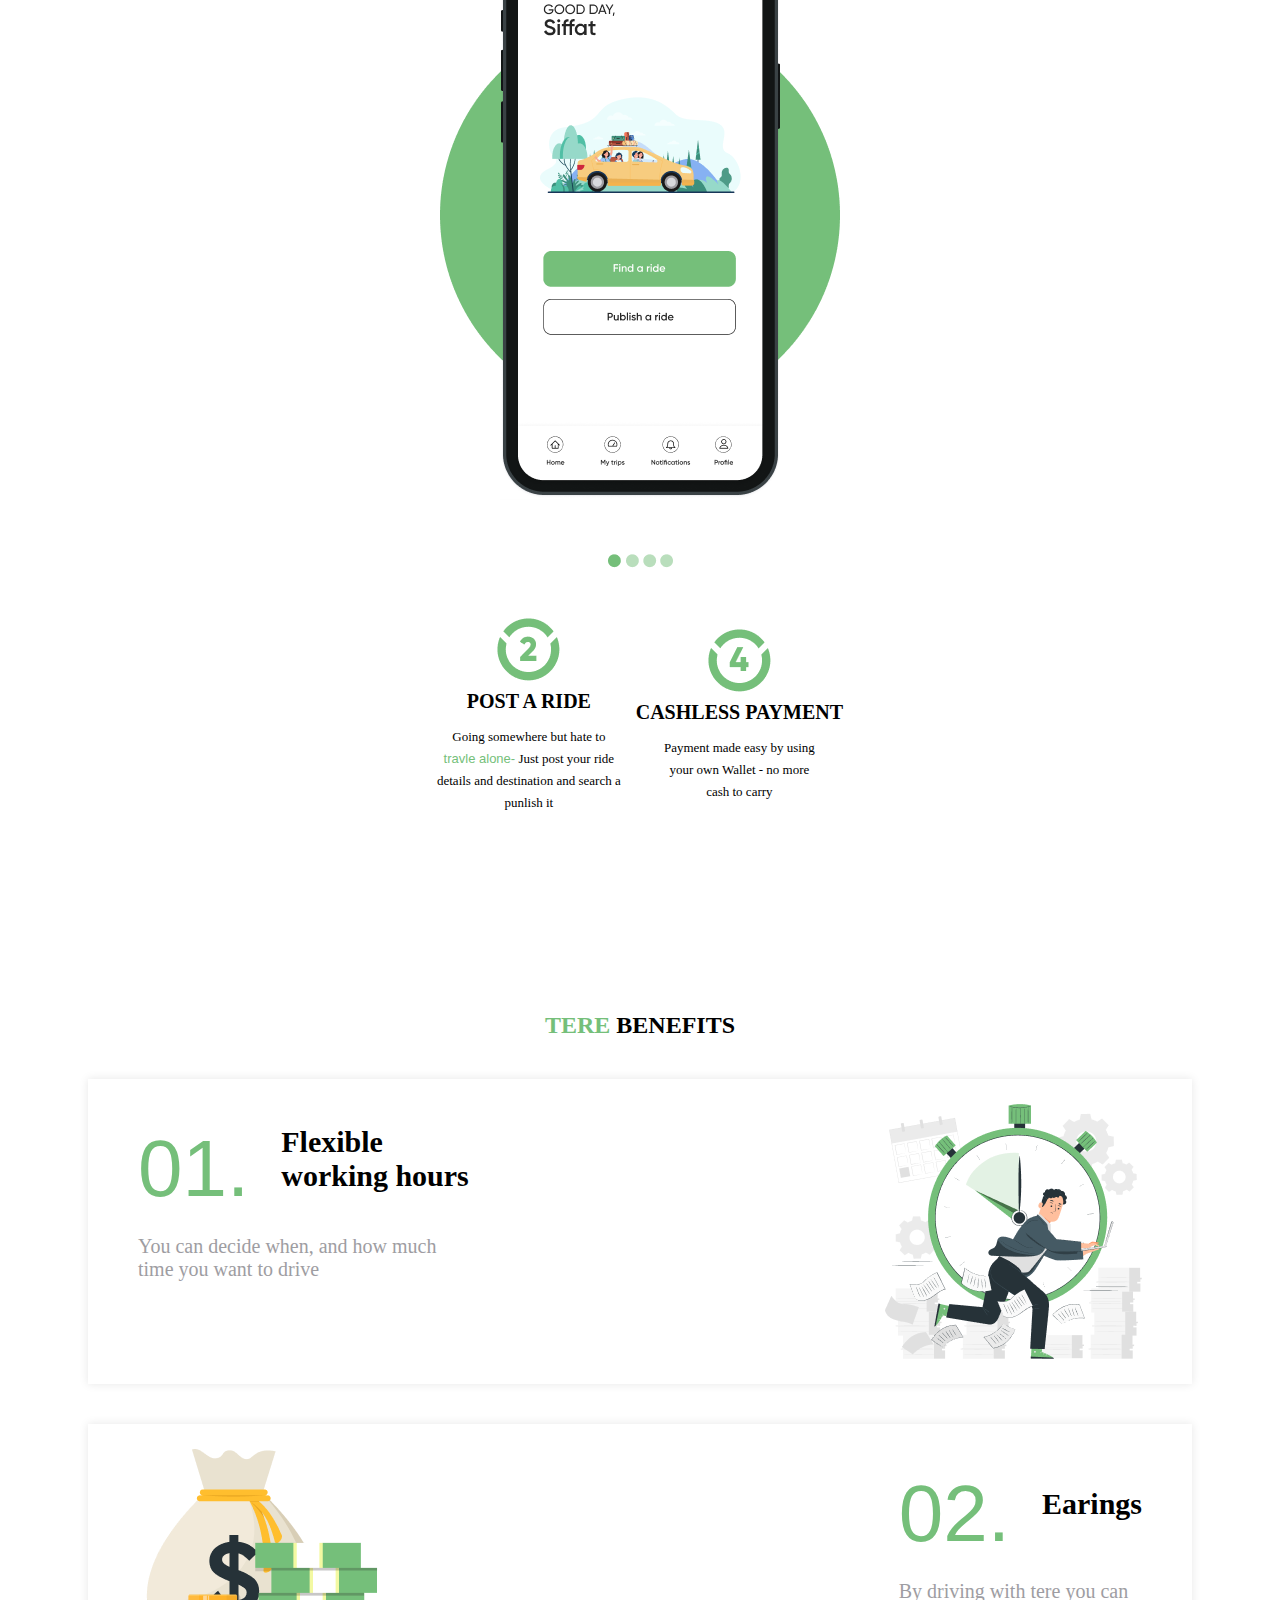
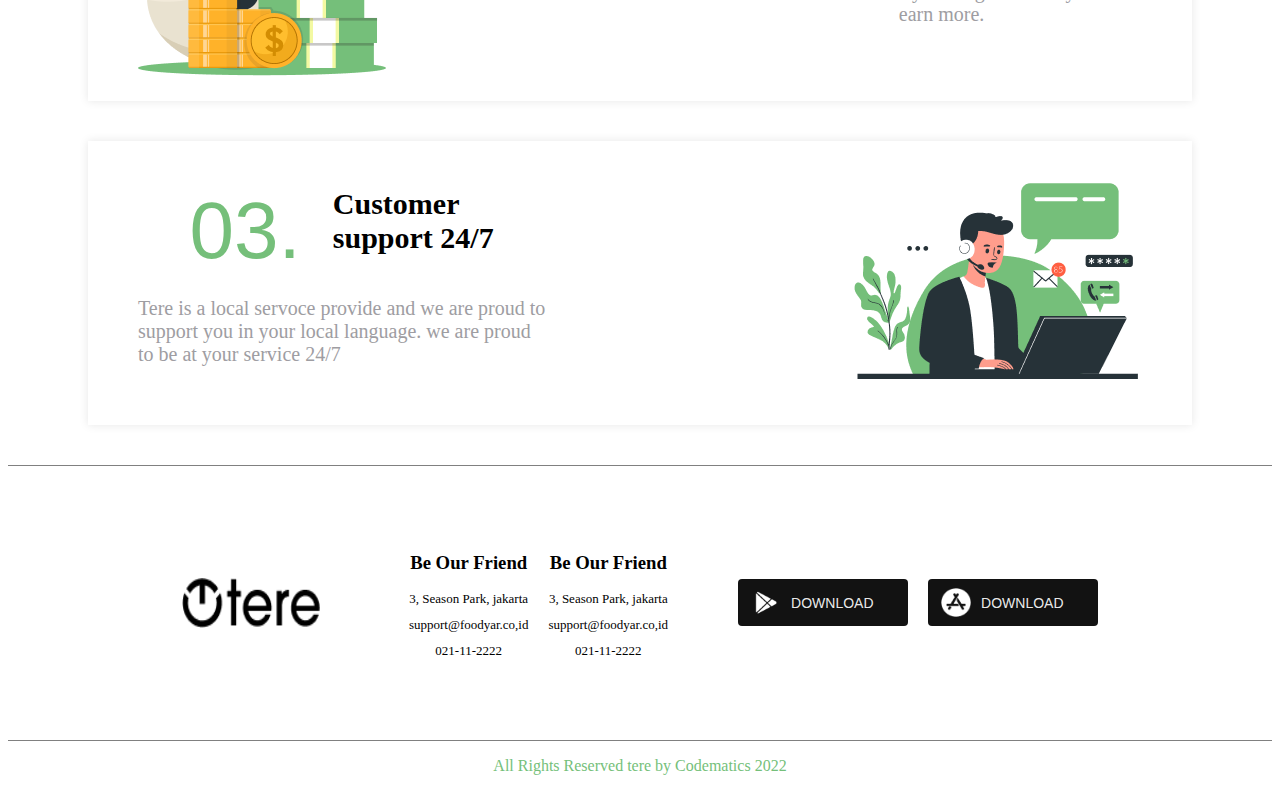
==== commit eb061da5: "UPDATE: files names updated" ====
--- a/index.html
+++ b/index.html
@@ -1,20 +1,25 @@
-<!-- <!DOCTYPE html>
+<!DOCTYPE html>
 <html lang="en">
   <head>
     <meta charset="UTF-8" />
     <meta http-equiv="X-UA-Compatible" content="IE=edge" />
     <meta name="viewport" content="width=device-width, initial-scale=1.0" />
     <link rel="stylesheet" href="main.css" />
+    <link
+      rel="stylesheet"
+      href="https://cdnjs.cloudflare.com/ajax/libs/font-awesome/4.7.0/css/font-awesome.min.css"
+    />
+    <script src="https://code.jquery.com/jquery-3.6.0.min.js"></script>
     <title>OTERE</title>
   </head>
   <body>
-    <nav class="nav-container">
+    <main class="nav-container">
       <img src="/images/Otere.png" alt="OTERE" class="otero-image" />
       <nav class="navbar-links">
-        <ul id="mobile-menu">
-          <li><a href="#" class="responsive-tg">Home</a></li>
-          <li><a href="#" class="responsive-tg">How tere Works</a></li>
-          <li><a href="#" class="responsive-tg">Tere benefits</a></li>
+        <ul id="nav-links">
+          <li><a href="#">Home</a></li>
+          <li><a href="#">How tere Works</a></li>
+          <li><a href="#">Tere benefits</a></li>
           <li>
             <a href="#"
               ><button class="btn"><span>Help Center</span></button></a
@@ -22,41 +27,36 @@
           </li>
         </ul>
       </nav>
-      <img
-        src="/images/charm_menu-hamburger.png"
-        class="menu-icon"
-        alt="Menu-icon"
-        onclick="togglemenu()"
-      />
-    </nav>
-    <section class="container">
-      <div class="col-1">
-        <b>DOWNLOAD APP, SAVE MONEY, MAKE FRIENDS!</b>
+      <div class="menu-icon" id="menu-icon">
+        <div class="bar" id="bar1"></div>
+        <div class="bar" id="bar2"></div>
+        <div class="bar" id="bar3"></div>
+      </div>
+    </main>
+    <section class="hero-container">
+      <div class="hero-main">
+        <div class="Hero--main__txt">
+          DOWNLOAD APP,<br />
+          SAVE MONEY, MAKE<br />
+          FRIENDS!
+        </div>
         <p>
           It's simple and it's free. Play your part in reducing<br />the Carbon
           Footprint and help Mother Nature to<br />
           sustain its beauty. So what are you waiting for?<br />
           Let's ride together.
         </p>
-        <div class="button-container">
+        <div class="btn-container">
           <button class="btn-box">
-            <img
-              src="/images/bxl_play-store.png"
-              width="30px"
-              height="29px"
-            /><span class="txt-box" style="font-size: 20px">DOWNLOAD</span>
+            <img src="/images/bxl_play-store.png" /><span>DOWNLOAD</span>
           </button>
           <button class="btn-box">
-            <img src="/images/Group 3721.png" width="30px" height="29px" /><span
-              class="txt-box"
-              style="font-size: 20px"
-              >DOWNLOAD</span
-            >
-          </button>
-        </div>
-      </div>
-      <div class="col-2">
-        <img src="/images/Car.png" alt="" class="rom-img" />
+            <img src="/images/Group 3721.png" /><span>DOWNLOAD</span>
+          </button>
+        </div>
+      </div>
+      <div class="hero-image">
+        <img src="/images/Car.png" alt="car" />
       </div>
     </section>
     <section class="main-input__bar">
@@ -66,10 +66,14 @@
           to download the app.
         </h5>
         <form action="/">
-          <input type="text" id="txt" placeholder="Enter mobile phone number" />
+          <input
+            type="text"
+            class="input-form"
+            placeholder="Enter mobile phone number"
+          />
         </form>
         <button class="btn-box cta-btn" style="margin-left: -2%; height: 50px">
-          APPLY TO DRIVE
+          <span>APPLY TO DRIVE</span>
         </button>
       </div>
     </section>
@@ -89,11 +93,10 @@
 
             <p class="txt-p">REQUEST A RIDE</p>
             <p class="txt-p__1">
-              Have to reach office or going<br /><span>for shopping ?</span
-              ><br />
-              Just put your current location<br />and destination and search
-              a<br />
-              ride that suits you
+              Have to reach office or going<span>for shopping ?</span> Just put
+              your<br />
+              current location and destination<br />
+              and search a ride that suits you
             </p>
           </div>
           <div class="txt-1">
@@ -107,14 +110,14 @@
           </div>
         </div>
         <img src="/images/Phone.png" />
-        <div class="txt-container">
+        <div class="txt-container" style="margin-top: 50px">
           <div class="txt-1">
             <img src="images/2.png" alt="" />
             <p class="txt-p">POST A RIDE</p>
             <p class="txt-p__1">
-              Going somewhere but hate to<br /><span>travle alone-</span><br />
-              Just post your ride details and<br />and destination and search
-              a<br />
+              Going somewhere but hate to<br /><span>travle alone-</span> Just
+              post your ride<br />
+              details and destination and search a<br />
               punlish it
             </p>
           </div>
@@ -130,16 +133,16 @@
         </div>
       </div>
     </section>
-    <section class="row-img">
-      <h2><span>TERE</span> BENEFITS</h2>
-      <div class="col-10">
-        <div class="row-01">
-          <div class="row-02">
+    <h2 class="feature-Header"><span>TERE </span> BENEFITS</h2>
+    <section class="features">
+      <div class="features-col">
+        <div class="feautres--main_row">
+          <div class="features-row">
             <span style="font-size: 80px">01.</span>
-            <p class="row-o2__p">Flexible<br />working hours</p>
+            <p class="features-row__p">Flexible<br />working hours</p>
           </div>
 
-          <p class="row-05">
+          <p class="features--main-text">
             You can decide when, and how much<br />
             time you want to drive
           </p>
@@ -147,30 +150,29 @@
         <img src="/images/worker-time .png" />
       </div>
     </section>
-    <section class="row-img">
-      <div class="col-101">
-        <div class="row-01">
-          <div class="row-02">
+    <section class="features">
+      <div class="features-col" id="f-row">
+        <img src="/images/Cash 1.png" />
+        <div class="feautres--main_row">
+          <div class="features-row">
             <span style="font-size: 80px">02.</span>
-            <p class="row-o2__p" style="margin-top: 40px">Earnigns</p>
-          </div>
-
-          <p class="row-05">
+            <p class="features-row__p">Earings</p>
+          </div>
+          <p class="features--main-text">
             By driving with tere you can<br />
-            earn more
+            earn more.
           </p>
-          <img src="/images/Cash 1.png" />
-        </div>
-      </div>
-    </section>
-    <section class="row-img">
-      <div class="col-10">
-        <div class="row-01">
-          <div class="row-020">
+        </div>
+      </div>
+    </section>
+    <section class="features">
+      <div class="features-col">
+        <div class="feautres--main_row">
+          <div class="features-row">
             <span style="font-size: 80px">03.</span>
-            <p class="row-o2__p">Customer<br />support 24/7</p>
-          </div>
-          <p class="row-050">
+            <p class="features-row__p">Customer<br />support 24/7</p>
+          </div>
+          <p class="features--main-text">
             Tere is a local servoce provide and we are proud to<br />
             support you in your local language. we are proud <br />
             to be at your service 24/7
@@ -179,41 +181,40 @@
         <img src="/images/Worker 2.png" />
       </div>
     </section>
-    <section class="end-row">
+    <hr class="footer-line" />
+    <footer class="footer-end-row">
+      <hr class="footer-line" />
       <img src="/images/Otere 1.png" width="140px" height="50px" />
-      <div class="spaced--txt">
-        <h3>Be Our Friend</h3>
-        <p>3, Season Park, jakarta</p>
-        <p>support@foodyar.co,id</p>
-        <p>021-11-2222</p>
-      </div>
-      <div class="spaced--txt">
-        <h3>Be Our Friend</h3>
-        <p>3, Season Park, jakarta</p>
-        <p>support@foodyar.co,id</p>
-        <p>021-11-2222</p>
-      </div>
-      <div class="button-container">
-        <button class="btn-box-1">
-          <img
-            src="/images/bxl_play-store.png"
-            width="30px"
-            height="29px"
-          /><span class="txt-box" style="font-size: 14px">DOWNLOAD</span>
-        </button>
-        <button class="btn-box-1">
-          <img src="/images/Group 3721.png" width="30px" height="29px" /><span
-            class="txt-box"
-            style="font-size: 14px"
-            >DOWNLOAD</span
-          >
-        </button>
-      </div>
-      <div class="centered-text">
-        <p>All Rights Reserved tere by Codematics 2022</p>
-      </div>
-    </section>
-
+      <div class="footer-content">
+        <div class="spaced--txt">
+          <h3>Be Our Friend</h3>
+          <p>3, Season Park, jakarta</p>
+          <p>support@foodyar.co,id</p>
+          <p>021-11-2222</p>
+        </div>
+        <div class="spaced--text">
+          <h3>Be Our Friend</h3>
+          <p>3, Season Park, jakarta</p>
+          <p>support@foodyar.co,id</p>
+          <p>021-11-2222</p>
+        </div>
+        <div class="button-container">
+          <button class="footer-btn">
+            <img src="/images/bxl_play-store.png" width="30px" height="29px" />
+            <span class="txt-box" style="font-size: 14px">DOWNLOAD</span>
+          </button>
+          <button class="footer-btn">
+            <img src="/images/Group 3721.png" width="30px" height="29px" />
+            <span class="txt-box" style="font-size: 14px">DOWNLOAD</span>
+          </button>
+        </div>
+      </div>
+      <hr class="footer-line" />
+    </footer>
+    <hr class="footer-line" />
+    <div class="footer-txt">
+      <p>All Rights Reserved tere by Codematics 2022</p>
+    </div>
     <script src="/main.js"></script>
   </body>
-</html> -->
+</html>
--- a/main.css
+++ b/main.css
@@ -1,4 +1,4 @@
-/* * {
+/* {
   margin: 0;
   padding: 0;
   font-family: sans-serif;
@@ -14,9 +14,6 @@
 }
 .body {
   width: 100%;
-  min-height: 100vh;
-  padding-left: 8%;
-  padding-right: 8%;
   box-sizing: border-box;
   overflow: hidden;
 }
@@ -204,7 +201,7 @@
   background-color: #75bf7a;
   border-radius: 8px;
 }
-#txt {
+.input-form {
   border: 1px solid #fff;
   width: 400px;
   text-align: center;
@@ -288,51 +285,43 @@
   font-family: sans-serif;
 }
 
-.row-img {
+.features {
   margin: 60px 80px;
   box-shadow: 0 0 9px rgba(0, 0, 0, 0.1);
   padding: 10px;
 }
-
-.row-img h2 {
-  position: relative;
-  top: -120px;
-  font-size: 35px;
-  font-weight: bolder;
-}
-.col-10 {
+.features-col {
   display: flex;
   justify-content: space-between;
   margin: 10px 30px;
   padding: 10px 10px;
 }
-
-.row-01 {
+.features--main_row {
   position: relative;
   top: 30px;
 }
-
-.row-05 {
-  font-size: 20px;
-  color: var(--color--extra);
-}
-
-.row-02 {
+.features-row {
   display: flex;
   justify-content: center;
   align-items: center;
   gap: 2rem;
 }
-.row-02 span {
+.features-row span {
   margin-top: 19px;
 }
-.row-o2__p {
+.features-row__p {
   font-size: 30px;
   color: var(--color--secondary);
   font-weight: 600;
   opacity: 1;
   margin: 20px 0;
 }
+
+.features--main-text {
+  font-size: 20px;
+  color: var(--color--extra);
+}
+
 
 .col-101 {
   display: flex;
@@ -359,7 +348,7 @@
 .col-10 img {
   padding: 0 100px;
 }
-.end-row {
+.footer-end-row {
   position: relative;
   top: 200px;
   display: flex;
@@ -368,21 +357,22 @@
   box-shadow: 0 0 0 10px rgba(0, 0, 0, 0.1);
   border: 100px solid transparent;
 }
-.centered-text {
-  width: 100%;
-  display: flex;
-  justify-content: center;
-}
-.centered-text P {
-  color: var(--color--primary);
-}
 .spaced--txt {
   line-height: 2.1;
 }
 .spaced--txt p {
   font-size: 13px;
 }
-.btn-box-1 {
+.footer-text {
+  width: 100%;
+  display: flex;
+  justify-content: center;
+}
+.footer-txt P {
+    font-size: 10px;
+  color: var(--color--extra);
+}
+.footer-btn {
   display: flex;
   align-items: center;
   padding: 2px 13px;
@@ -395,27 +385,24 @@
   cursor: pointer;
   transition: 0.5s;
 }
-.btn-box-1:hover {
+.footer-btn:hover {
   background-color: #75bf7a;
 }
-.btn-box-1 img {
+.footer-btn img {
   display: block;
   width: 30px;
   height: 29px;
 }
-.btn-box-1 .txt-box {
+.footer-btn .txt-box {
   background: transparent;
   color: #ffffffed;
   padding-left: 10px;
 }
 
-.btn-box-1 > img {
+.footer-btn > img {
   background-color: transparent;
 }
-div p {
-  font-size: 10px;
-  color: var(--color--extra);
-}
+
 
 @media (max-width: 1200px) {
   .container {
@@ -547,7 +534,7 @@
     background-color: #75bf7a;
     border-radius: 8px;
   }
-  #txt {
+  .input-form {
     height: 50px;
     width: 300px;
   }
@@ -740,6 +727,7 @@
   text-align: right;
   transition: 0.3s;
   font-family: Arial, sans-serif;
+  width: 100%;
 }
 .navbar-links ul {
   background: transparent;
@@ -794,25 +782,39 @@
 
 .hero-container {
   width: 100%;
-  height: 100vh;
   display: flex;
   align-items: center;
   justify-content: space-around;
+  margin: 50px auto;
+}
+.hero-img {
+  width: 100%;
+  height: auto;
+  max-width: 100%;
 }
 .menu-icon {
   display: none;
 }
-.hero-main b {
+.menu-icon span {
+  width: 25px;
+  height: 3px;
+  background-color: #000;
+  color: #000000;
+  margin: 3px 0;
+  transition: 0.4s;
+}
+.Hero--main__txt {
   font-size: 45px;
   font-weight: bolder;
   color: var(--color--secondary);
-  text-align: center;
   font-family: "DM Sans", sans-serif;
+  margin: 0 auto;
 }
 .hero-main p {
   font-size: 24px;
   color: var(--color--extra);
   font-family: "DM Sans", sans-serif;
+  margin: 30px auto;
 }
 .btn-container {
   display: flex;
@@ -834,6 +836,10 @@
   transition: background-color 0.3s;
 }
 
+.btn-box span {
+  color: var(--color--sin);
+  font-weight: 600;
+}
 .btn-box img {
   width: 35px;
   height: 30px;
@@ -843,10 +849,245 @@
 .btn-box:hover {
   background-color: var(--color--extra);
 }
+.main-input__bar {
+  width: 100%;
+  max-width: 100%;
+}
+.rec-container {
+  display: flex;
+  justify-content: space-evenly;
+  align-items: center;
+  padding: 30px 20px;
+  margin: 0 auto;
+  background-color: #75bf7a;
+  border-radius: 8px;
+}
+.input-form {
+  border: 1px solid #fff;
+  width: 400px;
+  text-align: center;
+  float: left;
+  font-size: 18px;
+  font-weight: bolder;
+}
+input[type="text"] {
+  height: 50px;
+}
+.cta-btn {
+  background-color: hsla(120, 100%, 0%, 90%);
+  color: #ffffff;
+}
+.cta-btn span {
+  display: flex;
+  align-items: center;
+  align-items: center;
+  margin: 0 auto;
+  color: var(--color--sin);
+  font-weight: 900;
+  font-size: 16px;
+}
+.cta-btn:hover {
+  color: hsla(141, 34%, 53%, 0.4, 90%);
+  color: #ffffff;
+}
+input:focus {
+  outline: none;
+}
+
+input:focus {
+  outline: none;
+}
+.col-main {
+  margin: 13% 0;
+}
+.col-main h2 {
+  font-size: 2rem;
+}
+.col--center_txt {
+  margin: 18px 0;
+  padding-left: 20px;
+}
+.col--center_txt {
+  margin-left: 30%;
+  color: var(--color--extra);
+  font-size: 20px;
+  font-style: "Gilroy";
+}
+
+.container-square__txt {
+  display: flex;
+  align-items: center;
+  justify-content: center;
+  flex-direction: column;
+  flex-wrap: wrap;
+  margin-top: 70px;
+}
+
+.txt-container {
+  display: flex;
+  flex-direction: row;
+  gap: 15px;
+  align-items: center;
+}
+
+.txt-1 {
+  text-align: center;
+  margin-bottom: 20px;
+}
+.txt-p {
+  font-size: 20px;
+  color: var(--color--secondary);
+  font-weight: bolder;
+  margin: 10px 0;
+}
+.txt-p__1 {
+  font-size: 13px;
+  line-height: 1.7;
+}
+.txt-1 img {
+  margin-bottom: -5px;
+}
+div h5 {
+  background: transparent;
+  color: var(--color--sin);
+  font-size: 20px;
+}
+
+section h2 {
+  text-align: center;
+}
+section span {
+  color: var(--color--primary);
+  font-family: sans-serif;
+}
+.features {
+  margin: 40px 80px;
+  box-shadow: 0 0 9px rgba(0, 0, 0, 0.1);
+  padding: 10px;
+}
+.feature-Header {
+  text-align: center;
+  font-weight: 800;
+}
+.feature-Header span {
+  color: var(--color--primary);
+}
+.features-col {
+  display: flex;
+  justify-content: space-between;
+  margin: 5px 30px;
+  padding: 10px 10px;
+}
+.features--main_row {
+  position: relative;
+  top: 30px;
+}
+.features-row {
+  display: flex;
+  justify-content: center;
+  align-items: center;
+  gap: 2rem;
+}
+.features-row span {
+  margin-top: 19px;
+}
+.features-row__p {
+  font-size: 30px;
+  color: var(--color--secondary);
+  font-weight: 600;
+  opacity: 1;
+  margin: 20px 0;
+}
+
+.features--main-text {
+  font-size: 20px;
+  color: var(--color--extra);
+}
+.footer-end-row {
+  display: flex;
+  align-items: center;
+  justify-content: space-evenly;
+  gap: 20px;
+  padding: 20px;
+  margin: 50px auto;
+}
+.footer-content {
+  display: flex;
+  align-items: center;
+  justify-content: space-evenly;
+  gap: 20px;
+}
+.spaced--txt {
+  line-height: 1;
+  text-align: center;
+}
+.spaced--text {
+  line-height: 1;
+  text-align: center;
+}
+.spaced--txt p {
+  font-size: 13px;
+}
+.spaced--text p {
+  font-size: 13px;
+}
+.spaced--txt p {
+  font-size: 13px;
+}
+.button-container {
+  display: flex;
+  align-items: center;
+  justify-content: end;
+  gap: 20px;
+  margin-left: 50px;
+}
+
+.footer-btn {
+  display: flex;
+  align-items: center;
+  padding: 2px 13px;
+  width: 170px;
+  height: 47px;
+  background-color: #000000ed;
+  border: none;
+  border-radius: 4px;
+  color: #ffffffed;
+  cursor: pointer;
+  transition: 0.5s;
+}
+.footer-btn:hover {
+  background-color: #75bf7a;
+}
+.footer-btn img {
+  display: block;
+  width: 30px;
+  height: 29px;
+}
+.footer-btn .txt-box {
+  background: transparent;
+  color: #ffffffed;
+  padding-left: 10px;
+}
+
+.footer-btn > img {
+  background-color: transparent;
+}
+.footer-txt {
+  color: var(--color--primary);
+  text-align: center;
+}
+.footer-line {
+  border: none;
+  border-top: 1px solid #808080; /* Change to your desired line color */
+  margin: 1px 0; /* Adjust the margin as needed */
+}
 
 @media (max-width: 768px) {
   .nav-container {
     box-shadow: none;
+    position: relative;
+    display: flex;
+    justify-content: space-evenly;
   }
   .otero-image {
     width: 150px;
@@ -854,45 +1095,379 @@
     padding: 0 15px;
     cursor: pointer;
   }
-  .menu-icon {
+  #nav-links {
+    display: none;
+    flex-direction: column;
+    background-color: #fff;
+    position: fixed;
+    line-height: 1.2;
+    top: 15%;
+    left: 50%;
+    transform: translate(-50%, -50%);
+  }
+  #nav-links.show-nav {
+    display: flex;
+    line-height: 1.5;
+  }
+
+  #menu-icon {
     display: block;
-    width: 40px;
-    height: 35px;
-  }
-  .navbar-links ul li {
-    display: none;
-  }
+    cursor: pointer;
+    margin-left: auto;
+    color: #000000;
+  }
+  #bar1.rotate-bar1 {
+    transform: rotate(-45deg) translate(-5px, 6px);
+  }
+
+  #bar2.hide-bar2 {
+    opacity: 0;
+  }
+
+  #bar3.rotate-bar3 {
+    transform: rotate(45deg) translate(-5px, -6px);
+  }
+  .bar {
+    color: #000000;
+    width: 25px;
+    height: 3px;
+    background-color: #333;
+    margin: 6px auto;
+  }
+
   .hero-container {
     display: flex;
     flex-direction: column-reverse;
     width: 100%;
-    height: 170vh;
-    align-items: center;
-  }
-  .hero-main b {
-    display: flex;
-    font-size: 55px;
+    height: auto;
+    align-items: center;
+    text-align: center;
+  }
+  .Hero--main__txt {
+    text-align: center;
+    display: flex;
+    font-size: 30px;
+    font-family: "sans-serif", "dms-serif";
     font-weight: 900;
-    color: var(--color--secondary);
-    align-items: center;
-    font-family: "DM Sans", sans-serif;
-    line-height: 1.1;
+    justify-content: center;
+    align-items: center;
+    height: 100%;
+    margin: 4px auto;
   }
   .hero-main p {
-    display: flex;
+    text-align: center;
+    display: flex;
+    flex-direction: column;
     justify-content: center;
     align-items: center;
-    letter-spacing: 1px;
+    height: 100%;
+    font-size: 14px;
+    margin: 30px auto;
+  }
+  .btn-container {
+    gap: 15px;
+    margin-top: 20px;
+  }
+  .btn-box {
+    font-size: 12px;
+    width: auto;
+    padding: 5px 10px;
+    color: var(--color--sin);
+  }
+  .btn-box span {
+    color: var(--color--sin);
+    font-weight: 600;
+  }
+
+  .hero-image {
+    width: 100%;
+    margin-top: 20px;
+  }
+  .hero-image img {
+    max-width: 100%;
+    height: auto;
+  }
+  .main-input__bar {
+    display: flex;
+    justify-content: center;
+    align-items: center;
+    margin: 40px auto;
+  }
+  .rec-container {
+    margin: 0 20px;
+    max-width: 300px;
+    background-color: var(--color--primary);
+    border-radius: 8px;
+    text-align: center;
+    display: flex;
+    flex-direction: column;
+    align-items: center;
+  }
+  .rec-container h5 {
+    color: var(--color--sin);
+    font-size: 20px;
+    margin: 20px auto;
+    margin-top: 0;
+  }
+  .input-form {
+    width: 100%;
+    max-width: 250px;
+    font-size: 16px;
+    float: none;
+    margin-bottom: 10px;
+    border-radius: 8px;
+  }
+  .input-form::placeholder {
+    padding: 0 10px;
+    font-size: 14px;
+    color: var(--color--extra);
+  }
+  .cta-btn {
+    width: 100%;
+    margin-left: 0;
+    height: auto;
+    border-radius: 8px;
+    padding: 0 10px;
+  }
+  .cta-btn span {
+    display: flex;
+    align-items: center;
+    align-items: center;
+    margin: 0 auto;
+    color: var(--color--sin);
+    font-weight: 900;
+    font-size: 16px;
+  }
+  .col-main {
+    display: flex;
+    flex-direction: column;
+  }
+  .col-main h2 {
+    font-size: 2rem;
+  }
+  .col--center_txt {
+    align-items: center;
+    text-align: center;
+    margin: 18px 0;
+    padding-left: 20px;
+  }
+  .col--center_txt {
+    color: var(--color--extra);
+    font-size: 20px;
+    font-style: "Gilroy";
+    margin-left: 0;
+    white-space: no-break;
+  }
+  .features {
+    margin: 5px 40px;
+    box-shadow: none;
+    padding: 20px;
+    max-width: 600px;
+  }
+
+  .features h2 {
+    margin-bottom: 20px;
+  }
+
+  .features-col {
+    flex-direction: column;
+    align-items: center;
+    text-align: center;
+    padding: 20px;
+  }
+  .features--main_row {
+    top: 0;
+    margin-bottom: 20px;
+  }
+
+  .feature-icon {
+    font-size: 40px;
+  }
+
+  .features--main-text {
+    font-size: 16px;
+    margin: 10px 0;
+  }
+
+  .feature-image {
+    max-width: 100%;
+  }
+  .footer-end-row {
+    display: flex;
+    flex-direction: column;
+    flex-wrap: wrap;
+    justify-content: space-evenly;
+    box-shadow: none;
+    border: none;
+    margin: 0 auto;
+    margin-top: 0;
+  }
+  .footer-end-row img {
+    margin: 0 auto;
+  }
+  .footer-content {
+    display: flex;
+    flex-direction: column-reverse;
+    column-gap: 20px;
+  }
+  .spaced--txt {
+    line-height: 1.2;
+    margin: 0 auto;
+    text-align: center;
+    align-items: center;
+  }
+  .spaced--txt h3 {
+    font-size: 20px;
+    font-weight: 800;
+    font-family: ui-monospace;
+  }
+  .spaced--text {
+    display: none;
+  }
+  .spaced--txt p {
+    font-size: 13px;
+    color: var(--color--extra);
+  }
+  .footer-text {
+    width: 100%;
+    display: flex;
+    justify-content: center;
+  }
+  .footer-txt P {
+    font-size: 10px;
+    color: var(--color--extra);
+  }
+  .button-container {
+    display: flex;
+    flex-direction: column;
+    align-items: center;
+    margin: 30px auto;
+  }
+  .footer-btn {
+    display: flex;
+    align-items: center;
+    margin-bottom: 10px;
+    padding: 2px 13px;
+    width: 170px;
+    height: 47px;
+    background-color: #000000ed;
+    border: none;
+    border-radius: 4px;
+    color: #ffffffed;
+    cursor: pointer;
+    transition: 0.5s;
+  }
+  .footer-btn:hover {
+    background-color: #75bf7a;
+  }
+  .footer-btn img {
+    display: block;
+    width: 30px;
+    height: 29px;
+  }
+  .footer-btn .txt-box {
+    background: transparent;
+    color: #ffffffed;
+    padding-left: 10px;
+  }
+
+  .footer-btn > img {
+    background-color: transparent;
+  }
+  .footer-txt {
+    display: flex;
+    align-items: center;
+    text-align: center;
+    margin: 0 auto;
+    color: var(--color--extra);
+  }
+}
+@media (min-width: 769px) and (max-width: 970px) {
+  .otero-image {
+    width: 150px;
+    height: 45px;
+    padding: 0 15px;
+    cursor: pointer;
+  }
+  .hero-image {
+    width: 100%;
+    margin-top: 20px;
+  }
+  .hero-image img {
+    max-width: 100%;
+    height: auto;
+  }
+  .hero-main {
+    text-align: center;
+  }
+
+  .Hero--main__txt {
+    font-size: 30px;
+    margin: 20px 0;
+  }
+
+  .hero-main p {
+    font-size: 14px;
+    line-height: 1.3;
+    margin-bottom: 20px;
+  }
+
+  .btn-box {
+    display: flex;
+    align-items: center;
+    width: 150px;
+    height: 50px;
+    font-size: 20px;
+    background-color: var(--color--secondary);
+    color: #ffffffed;
+    border: none;
+    cursor: pointer;
+    transition: background-color 0.3s;
+  }
+
+  .btn-box img {
+    width: 18px;
+    height: 18px;
+  }
+  .btn-box span {
+    font-size: 15px;
+  }
+  .rec-container {
+    display: flex;
+    justify-content: space-evenly;
+    align-items: center;
+    padding: 30px 20px;
+    margin: 0 auto;
+    background-color: #75bf7a;
+  }
+  .input-form {
+    border: 1px solid #fff;
+    width: 300px;
+    text-align: center;
+    float: left;
     font-size: 18px;
-    color: var(--color--extra);
-    font-family: "DM Sans", sans-serif;
-  }
-  .btn-container {
-    display: flex;
+    font-weight: bolder;
+    border-radius: 8px;
+  }
+  .col--center_txt {
+    align-items: center;
+    text-align: center;
+    margin: 18px 0;
+  }
+  .container-square__txt {
+    display: flex;
+    flex-direction: column;
+    align-items: center;
     justify-content: center;
-    gap: 30px;
-    width: 100%;
-    margin-top: 40px;
-    align-items: center;
-  }
-}
+    flex-wrap: wrap;
+    margin-top: 70px;
+  }
+  .button-container {
+    display: flex;
+    flex-direction: column;
+    align-items: center;
+    justify-content: end;
+    gap: 20px;
+    margin-left: 10px;
+  }
+}
